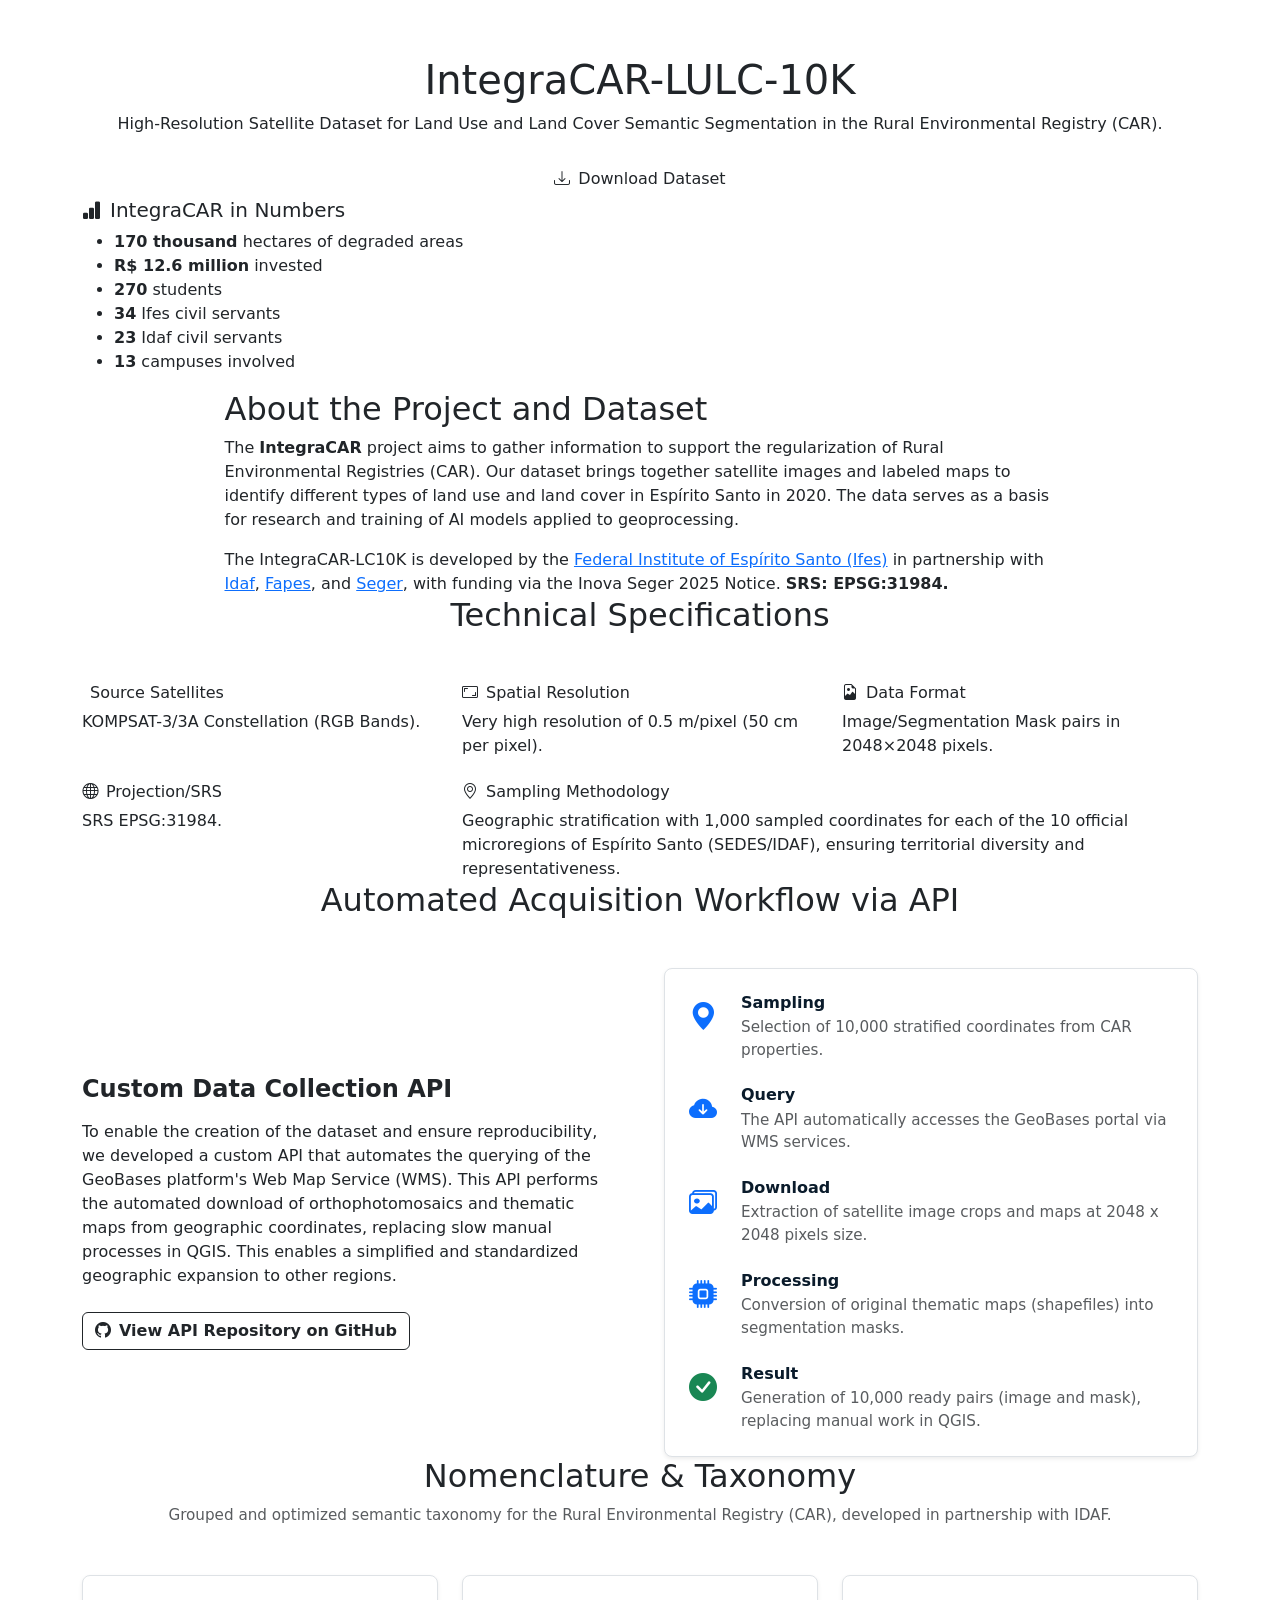
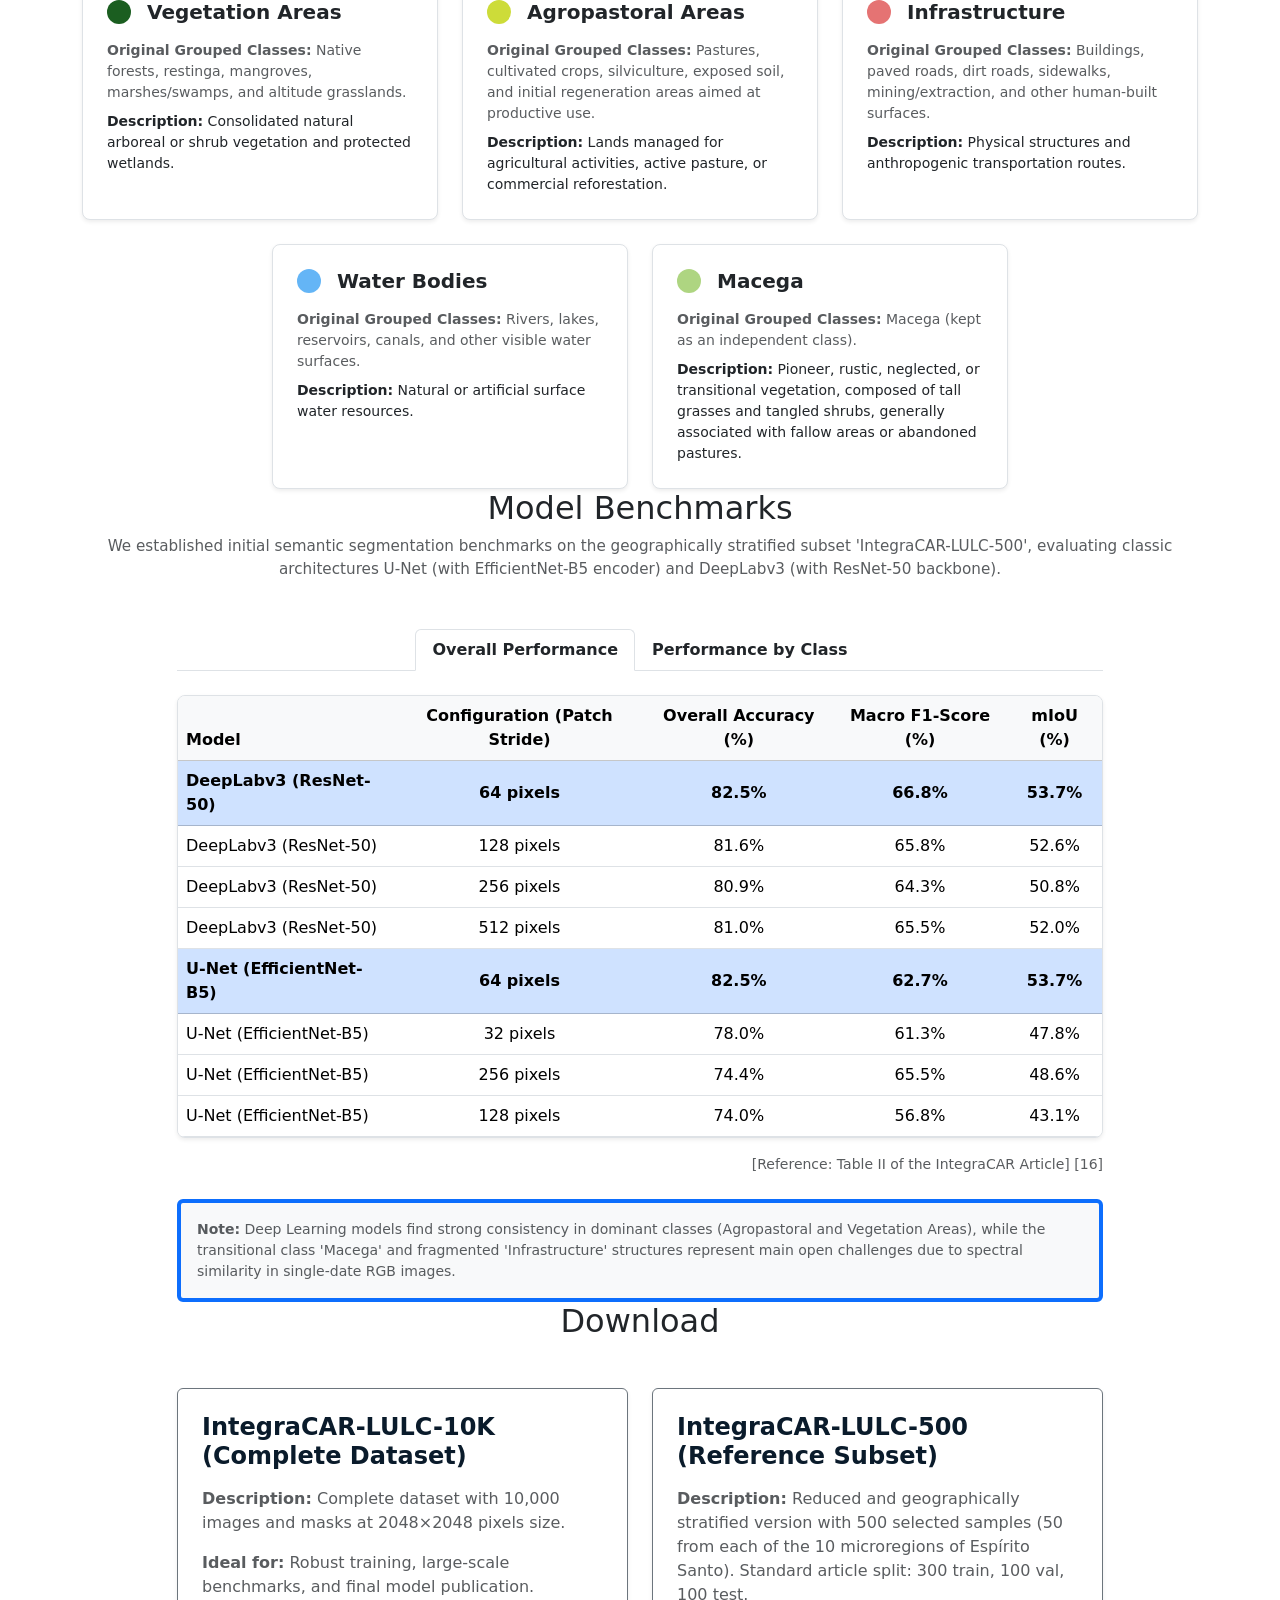
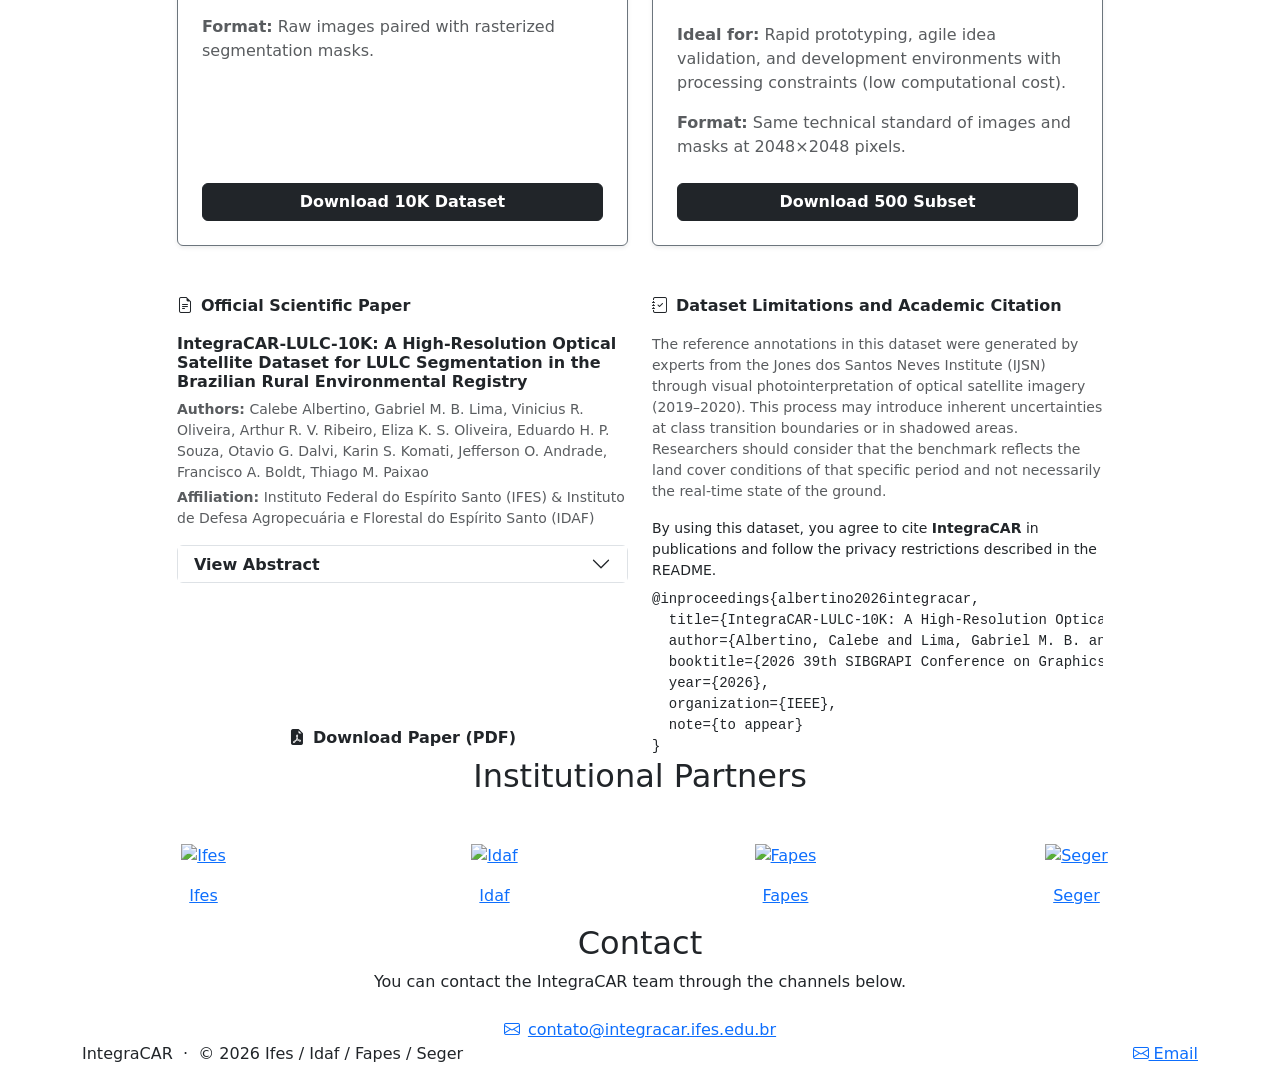
==== index.html @ 345314ec "Atualizando arquivos do projeto" ====
<!doctype html>
<html lang="en">

<head>
    <meta charset="utf-8" />
    <meta name="viewport" content="width=device-width, initial-scale=1, shrink-to-fit=no" />
    <meta name="description"
        content="IntegraCAR-LULC-10K is a high-resolution satellite dataset for land use and land cover semantic segmentation in the Rural Environmental Registry (CAR)." />
    <meta name="author" content="IntegraCAR / Ifes" />
    <meta name="keywords"
        content="dataset, CAR, rural environmental registry, Espírito Santo, remote sensing, geoprocessing, semantic segmentation, IntegraCAR, LULC" />
    <meta name="robots" content="index, follow" />
    <link rel="shortcut icon" href="favicon.ico" type="image/x-icon" />

    <meta property="og:title" content="IntegraCAR-LULC-10K — High-Resolution Satellite Dataset for LULC" />
    <meta property="og:description"
        content="High-resolution satellite dataset for land use and land cover semantic segmentation in the Rural Environmental Registry (CAR)." />
    <meta property="og:url" content="https://integracar.ifes.edu.br" />

    <title>IntegraCAR-LULC-10K — High-Resolution Satellite Dataset</title>

    <!-- Google Fonts: Inter (clean sans-serif like BigEarthNet) -->
    <link rel="preconnect" href="https://fonts.googleapis.com" />
    <link rel="preconnect" href="https://fonts.gstatic.com" crossorigin />
    <link href="https://fonts.googleapis.com/css2?family=Inter:wght@300;400;500;600;700;800&display=swap"
        rel="stylesheet" />

    <!-- Bootstrap 5 -->
    <link href="https://cdn.jsdelivr.net/npm/bootstrap@5.3.2/dist/css/bootstrap.min.css" rel="stylesheet" />

    <!-- Bootstrap Icons -->
    <link rel="stylesheet" href="https://cdn.jsdelivr.net/npm/bootstrap-icons@1.11.3/font/bootstrap-icons.min.css" />

    <link rel="stylesheet" href="style.css" />
</head>

<body>

    <!-- ===================== NAVBAR ===================== -->
    <nav id="mainNav" class="navbar navbar-expand-lg navbar-dark ben-navbar sticky-top">
        <div class="container">
            <a class="navbar-brand ben-brand" href="#home">
                IntegraCAR
            </a>

            <button class="navbar-toggler" type="button" data-bs-toggle="collapse" data-bs-target="#navbarNav"
                aria-controls="navbarNav" aria-expanded="false" aria-label="Toggle navigation">
                <span class="navbar-toggler-icon"></span>
            </button>

            <div class="collapse navbar-collapse" id="navbarNav">
                <ul class="navbar-nav ms-auto align-items-center">
                    <li class="nav-item px-lg-3"><a class="nav-link ben-nav-link" href="#home"
                            data-i18n="nav-home">Home</a></li>
                    <li class="nav-item px-lg-3"><a class="nav-link ben-nav-link" href="#abstract"
                            data-i18n="nav-abstract">Abstract</a></li>
                    <li class="nav-item px-lg-3"><a class="nav-link ben-nav-link" href="#dataset"
                            data-i18n="nav-dataset">Dataset</a></li>
                    <li class="nav-item px-lg-3"><a class="nav-link ben-nav-link" href="#api"
                            data-i18n="nav-api">API</a></li>
                    <li class="nav-item px-lg-3"><a class="nav-link ben-nav-link" href="#nomenclature"
                            data-i18n="nav-nomenclature">Nomenclature</a></li>
                    <li class="nav-item px-lg-3"><a class="nav-link ben-nav-link" href="#benchmarks"
                            data-i18n="nav-benchmarks">Benchmarks</a></li>
                    <li class="nav-item px-lg-3"><a class="nav-link ben-nav-link" href="#download"
                            data-i18n="nav-download">Download</a></li>
                    <li class="nav-item px-lg-3"><a class="nav-link ben-nav-link" href="#contact"
                            data-i18n="nav-contact">Contact</a></li>

                    <!-- Language Switcher -->
                    <li class="nav-item dropdown px-lg-2 mt-2 mt-lg-0">
                        <a class="nav-link ben-nav-link dropdown-toggle" href="#" id="langDropdown" role="button"
                            data-bs-toggle="dropdown" aria-expanded="false">
                            <i class="bi bi-globe me-1"></i> <span id="currentLangLabel">EN</span>
                        </a>
                        <ul class="dropdown-menu dropdown-menu-end" aria-labelledby="langDropdown">
                            <li><a class="dropdown-item" href="#" onclick="changeLang('en'); return false;">English
                                    (EN)</a></li>
                            <li><a class="dropdown-item" href="#" onclick="changeLang('pt'); return false;">Português
                                    (PT)</a></li>
                        </ul>
                    </li>
                </ul>
            </div>
        </div>
    </nav>

    <!-- ===================== HERO ===================== -->
    <header id="home" class="ben-masthead d-flex align-items-center">
        <div class="ben-masthead-overlay"></div>
        <div class="ben-mosaic-grid" aria-hidden="true">
            <!-- mosaic patches rendered via CSS/JS -->
        </div>
        <div class="container position-relative text-center">
            <h1 class="ben-hero-title">IntegraCAR-LULC-10K</h1>
            <p class="ben-hero-subtitle" data-i18n="hero-subtitle">
                High-Resolution Satellite Dataset for Land Use and Land Cover Semantic Segmentation in the Rural
                Environmental Registry (CAR).
            </p>
            <div class="ben-hero-buttons mt-4">
                <a href="#download" class="btn ben-btn-primary" data-i18n="btn-download">
                    <i class="bi bi-download me-2"></i>Download Dataset
                </a>
            </div>
        </div>
    </header>

    <!-- ===================== NUMBERS BOX ===================== -->
    <section class="ben-news-bar" id="numbers">
        <div class="container fade-in-up">
            <div class="ben-news-box">
                <h5 class="ben-news-title" data-i18n="num-title">
                    <i class="bi bi-bar-chart-fill me-2"></i>IntegraCAR in Numbers
                </h5>
                <ul class="ben-news-list">
                    <li data-i18n="num-1"><strong>170 thousand</strong> hectares of degraded areas</li>
                    <li data-i18n="num-2"><strong>R$ 12.6 million</strong> invested</li>
                    <li data-i18n="num-3"><strong>270</strong> students</li>
                    <li data-i18n="num-4"><strong>34</strong> Ifes civil servants</li>
                    <li data-i18n="num-5"><strong>23</strong> Idaf civil servants</li>
                    <li data-i18n="num-6"><strong>13</strong> campuses involved</li>
                </ul>
            </div>
        </div>
    </section>

    <!-- ===================== ABSTRACT ===================== -->
    <section id="abstract" class="ben-section">
        <div class="container fade-in-up">
            <div class="row justify-content-center">
                <div class="col-lg-9 ben-about-block text-justify">
                    <h2 class="ben-section-title" data-i18n="abs-title">About the Project and Dataset</h2>
                    <p class="ben-section-text" data-i18n="abs-p1">
                        The <strong>IntegraCAR</strong> project aims to gather information to support the regularization
                        of Rural Environmental Registries (CAR). Our dataset brings together satellite images and
                        labeled maps to identify different types of land use and land cover in Espírito Santo in 2020.
                        The data serves as a basis for research and training of AI models applied to geoprocessing.
                    </p>
                    <p class="ben-section-text mb-0" data-i18n="abs-p2">
                        The IntegraCAR-LC10K is developed by the <a href="https://ifes.edu.br" target="_blank"
                            rel="noopener">Federal Institute of Espírito Santo (Ifes)</a> in partnership with <a
                            href="https://idaf.es.gov.br" target="_blank" rel="noopener">Idaf</a>, <a
                            href="https://fapes.es.gov.br" target="_blank" rel="noopener">Fapes</a>, and <a
                            href="https://seger.es.gov.br" target="_blank" rel="noopener">Seger</a>, with funding via
                        the Inova Seger 2025 Notice. <strong>SRS: EPSG:31984.</strong>
                    </p>
                </div>
            </div>
        </div>
    </section>

    <!-- ===================== DATASET / TECHNICAL DETAILS ===================== -->
    <section id="dataset" class="ben-section ben-section-alt">
        <div class="container fade-in-up">
            <div class="row justify-content-center">
                <div class="col-lg-12">
                    <h2 class="ben-section-title text-center mb-5" data-i18n="tech-title">Technical Specifications</h2>
                    <div class="row g-4 justify-content-center">
                        <div class="col-md-6 col-lg-4">
                            <div class="ben-detail-card h-100">
                                <h6 class="ben-detail-card-label"><i class="bi bi-satellite me-2"></i><span
                                        data-i18n="tech-sat-lbl">Source Satellites</span></h6>
                                <p class="mb-0" data-i18n="tech-sat-txt">KOMPSAT-3/3A Constellation (RGB Bands).</p>
                            </div>
                        </div>
                        <div class="col-md-6 col-lg-4">
                            <div class="ben-detail-card h-100">
                                <h6 class="ben-detail-card-label"><i class="bi bi-aspect-ratio me-2"></i><span
                                        data-i18n="tech-res-lbl">Spatial Resolution</span></h6>
                                <p class="mb-0" data-i18n="tech-res-txt">Very high resolution of 0.5 m/pixel (50 cm per
                                    pixel).</p>
                            </div>
                        </div>
                        <div class="col-md-6 col-lg-4">
                            <div class="ben-detail-card h-100">
                                <h6 class="ben-detail-card-label"><i class="bi bi-file-earmark-image me-2"></i><span
                                        data-i18n="tech-fmt-lbl">Data Format</span></h6>
                                <p class="mb-0" data-i18n="tech-fmt-txt">Image/Segmentation Mask pairs in 2048×2048
                                    pixels.</p>
                            </div>
                        </div>
                        <div class="col-md-6 col-lg-4">
                            <div class="ben-detail-card h-100">
                                <h6 class="ben-detail-card-label"><i class="bi bi-globe me-2"></i><span
                                        data-i18n="tech-proj-lbl">Projection/SRS</span></h6>
                                <p class="mb-0" data-i18n="tech-proj-txt">SRS EPSG:31984.</p>
                            </div>
                        </div>
                        <div class="col-md-12 col-lg-8">
                            <div class="ben-detail-card h-100">
                                <h6 class="ben-detail-card-label"><i class="bi bi-geo-alt me-2"></i><span
                                        data-i18n="tech-samp-lbl">Sampling Methodology</span></h6>
                                <p class="mb-0" data-i18n="tech-samp-txt">Geographic stratification with 1,000 sampled
                                    coordinates for each of the 10 official microregions of Espírito Santo (SEDES/IDAF),
                                    ensuring territorial diversity and representativeness.</p>
                            </div>
                        </div>
                    </div>
                </div>
            </div>
        </div>
    </section>

    <!-- ===================== API WORKFLOW ===================== -->
    <section id="api" class="ben-section">
        <div class="container fade-in-up">
            <div class="row justify-content-center">
                <div class="col-lg-12">
                    <h2 class="ben-section-title text-center mb-5" data-i18n="api-section-title">Automated Acquisition
                        Workflow via API</h2>
                    <div class="row align-items-center g-5">
                        <div class="col-lg-6">
                            <h3 class="h4 fw-bold mb-3" data-i18n="api-title">Custom Data Collection API</h3>
                            <p class="ben-section-text text-justify" data-i18n="api-desc">
                                To enable the creation of the dataset and ensure reproducibility, we developed a custom
                                API that automates the querying of the GeoBases platform's Web Map Service (WMS). This
                                API performs the automated download of orthophotomosaics and thematic maps from
                                geographic coordinates, replacing slow manual processes in QGIS. This enables a
                                simplified and standardized geographic expansion to other regions.
                            </p>
                            <div class="mt-4">
                                <a href="https://github.com/IntegraCAR" class="btn btn-outline-dark fw-bold"
                                    target="_blank" rel="noopener">
                                    <i class="bi bi-github me-2"></i><span data-i18n="api-btn">View API Repository on
                                        GitHub</span>
                                </a>
                            </div>
                        </div>
                        <div class="col-lg-6">
                            <div class="p-4 rounded-3 shadow-sm border bg-white">
                                <ul class="list-unstyled mb-0">
                                    <li class="d-flex align-items-start mb-4">
                                        <div class="flex-shrink-0 mt-1">
                                            <i class="bi bi-geo-alt-fill text-primary fs-3"></i>
                                        </div>
                                        <div class="ms-4">
                                            <h6 class="fw-bold mb-1" data-i18n="flow-1-title" style="color: #0a1b2b;">
                                                Sampling</h6>
                                            <p class="mb-0 text-muted" data-i18n="flow-1-desc"
                                                style="font-size: 0.95rem;">Selection of 10,000 stratified coordinates
                                                from CAR properties.</p>
                                        </div>
                                    </li>
                                    <li class="d-flex align-items-start mb-4">
                                        <div class="flex-shrink-0 mt-1">
                                            <i class="bi bi-cloud-arrow-down-fill text-primary fs-3"></i>
                                        </div>
                                        <div class="ms-4">
                                            <h6 class="fw-bold mb-1" data-i18n="flow-2-title" style="color: #0a1b2b;">
                                                Query</h6>
                                            <p class="mb-0 text-muted" data-i18n="flow-2-desc"
                                                style="font-size: 0.95rem;">The API automatically accesses the GeoBases
                                                portal via WMS services.</p>
                                        </div>
                                    </li>
                                    <li class="d-flex align-items-start mb-4">
                                        <div class="flex-shrink-0 mt-1">
                                            <i class="bi bi-images text-primary fs-3"></i>
                                        </div>
                                        <div class="ms-4">
                                            <h6 class="fw-bold mb-1" data-i18n="flow-3-title" style="color: #0a1b2b;">
                                                Download</h6>
                                            <p class="mb-0 text-muted" data-i18n="flow-3-desc"
                                                style="font-size: 0.95rem;">Extraction of satellite image crops and maps
                                                at 2048 x 2048 pixels size.</p>
                                        </div>
                                    </li>
                                    <li class="d-flex align-items-start mb-4">
                                        <div class="flex-shrink-0 mt-1">
                                            <i class="bi bi-cpu-fill text-primary fs-3"></i>
                                        </div>
                                        <div class="ms-4">
                                            <h6 class="fw-bold mb-1" data-i18n="flow-4-title" style="color: #0a1b2b;">
                                                Processing</h6>
                                            <p class="mb-0 text-muted" data-i18n="flow-4-desc"
                                                style="font-size: 0.95rem;">Conversion of original thematic maps
                                                (shapefiles) into segmentation masks.</p>
                                        </div>
                                    </li>
                                    <li class="d-flex align-items-start">
                                        <div class="flex-shrink-0 mt-1">
                                            <i class="bi bi-check-circle-fill text-success fs-3"></i>
                                        </div>
                                        <div class="ms-4">
                                            <h6 class="fw-bold mb-1" data-i18n="flow-5-title" style="color: #0a1b2b;">
                                                Result</h6>
                                            <p class="mb-0 text-muted" data-i18n="flow-5-desc"
                                                style="font-size: 0.95rem;">Generation of 10,000 ready pairs (image and
                                                mask), replacing manual work in QGIS.</p>
                                        </div>
                                    </li>
                                </ul>
                            </div>
                        </div>
                    </div>
                </div>
            </div>
        </div>
    </section>

    <!-- ===================== NOMENCLATURE ===================== -->
    <section id="nomenclature" class="ben-section ben-section-alt">
        <div class="container fade-in-up">
            <h2 class="ben-section-title text-center mb-2" data-i18n="nom-title">Nomenclature & Taxonomy</h2>
            <p class="text-center text-muted mb-5" style="font-size:0.95rem;" data-i18n="nom-desc">Grouped and optimized
                semantic taxonomy for the Rural Environmental Registry (CAR), developed in partnership with IDAF.</p>

            <div class="row g-4 justify-content-center" id="nomenclatureGrid">
                <!-- Card 1 -->
                <div class="col-md-6 col-lg-4">
                    <div class="p-4 rounded-3 shadow-sm border bg-white h-100">
                        <div class="d-flex align-items-center mb-3">
                            <span class="rounded-circle d-inline-block me-3"
                                style="width: 24px; height: 24px; background:#1b5e20;"></span>
                            <h5 class="fw-bold mb-0" data-i18n="nom-group1-title">Vegetation Areas</h5>
                        </div>
                        <p class="small text-muted mb-2"><strong data-i18n="nom-lbl-grouped">Original Grouped
                                Classes:</strong> <span data-i18n="nom-group1-classes">Native forests, restinga,
                                mangroves, marshes/swamps, and altitude grasslands.</span></p>
                        <p class="small mb-0"><strong data-i18n="nom-lbl-desc">Description:</strong> <span
                                data-i18n="nom-group1-desc">Consolidated natural arboreal or shrub vegetation and
                                protected wetlands.</span></p>
                    </div>
                </div>
                <!-- Card 2 -->
                <div class="col-md-6 col-lg-4">
                    <div class="p-4 rounded-3 shadow-sm border bg-white h-100">
                        <div class="d-flex align-items-center mb-3">
                            <span class="rounded-circle d-inline-block me-3"
                                style="width: 24px; height: 24px; background:#cddc39;"></span>
                            <h5 class="fw-bold mb-0" data-i18n="nom-group2-title">Agropastoral Areas</h5>
                        </div>
                        <p class="small text-muted mb-2"><strong data-i18n="nom-lbl-grouped">Original Grouped
                                Classes:</strong> <span data-i18n="nom-group2-classes">Pastures, cultivated crops,
                                silviculture, exposed soil, and initial regeneration areas aimed at productive
                                use.</span></p>
                        <p class="small mb-0"><strong data-i18n="nom-lbl-desc">Description:</strong> <span
                                data-i18n="nom-group2-desc">Lands managed for agricultural activities, active pasture,
                                or commercial reforestation.</span></p>
                    </div>
                </div>
                <!-- Card 3 -->
                <div class="col-md-6 col-lg-4">
                    <div class="p-4 rounded-3 shadow-sm border bg-white h-100">
                        <div class="d-flex align-items-center mb-3">
                            <span class="rounded-circle d-inline-block me-3"
                                style="width: 24px; height: 24px; background:#e57373;"></span>
                            <h5 class="fw-bold mb-0" data-i18n="nom-group3-title">Infrastructure</h5>
                        </div>
                        <p class="small text-muted mb-2"><strong data-i18n="nom-lbl-grouped">Original Grouped
                                Classes:</strong> <span data-i18n="nom-group3-classes">Buildings, paved roads, dirt
                                roads, sidewalks, mining/extraction, and other human-built surfaces.</span></p>
                        <p class="small mb-0"><strong data-i18n="nom-lbl-desc">Description:</strong> <span
                                data-i18n="nom-group3-desc">Physical structures and anthropogenic transportation
                                routes.</span></p>
                    </div>
                </div>
                <!-- Card 4 -->
                <div class="col-md-6 col-lg-4">
                    <div class="p-4 rounded-3 shadow-sm border bg-white h-100">
                        <div class="d-flex align-items-center mb-3">
                            <span class="rounded-circle d-inline-block me-3"
                                style="width: 24px; height: 24px; background:#64b5f6;"></span>
                            <h5 class="fw-bold mb-0" data-i18n="nom-group4-title">Water Bodies</h5>
                        </div>
                        <p class="small text-muted mb-2"><strong data-i18n="nom-lbl-grouped">Original Grouped
                                Classes:</strong> <span data-i18n="nom-group4-classes">Rivers, lakes, reservoirs,
                                canals, and other visible water surfaces.</span></p>
                        <p class="small mb-0"><strong data-i18n="nom-lbl-desc">Description:</strong> <span
                                data-i18n="nom-group4-desc">Natural or artificial surface water resources.</span></p>
                    </div>
                </div>
                <!-- Card 5 -->
                <div class="col-md-6 col-lg-4">
                    <div class="p-4 rounded-3 shadow-sm border bg-white h-100">
                        <div class="d-flex align-items-center mb-3">
                            <span class="rounded-circle d-inline-block me-3"
                                style="width: 24px; height: 24px; background:#aed581;"></span>
                            <h5 class="fw-bold mb-0" data-i18n="nom-group5-title">Macega</h5>
                        </div>
                        <p class="small text-muted mb-2"><strong data-i18n="nom-lbl-grouped">Original Grouped
                                Classes:</strong> <span data-i18n="nom-group5-classes">Macega (kept as an independent
                                class).</span></p>
                        <p class="small mb-0"><strong data-i18n="nom-lbl-desc">Description:</strong> <span
                                data-i18n="nom-group5-desc">Pioneer, rustic, neglected, or transitional vegetation,
                                composed of tall grasses and tangled shrubs, generally associated with fallow areas or
                                abandoned pastures.</span></p>
                    </div>
                </div>
            </div><!-- /row -->
        </div>
    </section>

    <!-- ===================== BENCHMARKS ===================== -->
    <section id="benchmarks" class="ben-section">
        <div class="container fade-in-up">
            <h2 class="ben-section-title text-center mb-2" data-i18n="bench-title">Model Benchmarks</h2>
            <p class="text-center text-muted mb-5" style="font-size:0.95rem;" data-i18n="bench-desc">
                We established initial semantic segmentation benchmarks on the geographically stratified subset
                'IntegraCAR-LULC-500', evaluating classic architectures U-Net (with EfficientNet-B5 encoder) and
                DeepLabv3 (with ResNet-50 backbone).
            </p>

            <div class="row justify-content-center">
                <div class="col-lg-10">
                    <ul class="nav nav-tabs mb-4 justify-content-center" id="benchmarkTabs" role="tablist">
                        <li class="nav-item" role="presentation">
                            <button class="nav-link active fw-bold text-dark" id="overall-tab" data-bs-toggle="tab"
                                data-bs-target="#overall" type="button" role="tab" aria-controls="overall"
                                aria-selected="true" data-i18n="bench-tab1">Overall Performance</button>
                        </li>
                        <li class="nav-item" role="presentation">
                            <button class="nav-link fw-bold text-dark" id="class-tab" data-bs-toggle="tab"
                                data-bs-target="#classperf" type="button" role="tab" aria-controls="classperf"
                                aria-selected="false" data-i18n="bench-tab2">Performance by Class</button>
                        </li>
                    </ul>

                    <div class="tab-content" id="benchmarkTabsContent">
                        <!-- Tab 1 -->
                        <div class="tab-pane fade show active" id="overall" role="tabpanel"
                            aria-labelledby="overall-tab">
                            <div class="table-responsive shadow-sm rounded-3 border bg-white mb-3">
                                <table class="table table-hover mb-0 text-center align-middle">
                                    <thead class="table-light">
                                        <tr>
                                            <th class="text-start" data-i18n="bench-th-model">Model</th>
                                            <th data-i18n="bench-th-stride">Configuration (Patch Stride)</th>
                                            <th data-i18n="bench-th-acc">Overall Accuracy (%)</th>
                                            <th data-i18n="bench-th-f1">Macro F1-Score (%)</th>
                                            <th data-i18n="bench-th-iou">mIoU (%)</th>
                                        </tr>
                                    </thead>
                                    <tbody>
                                        <tr class="table-primary fw-bold">
                                            <td class="text-start">DeepLabv3 (ResNet-50)</td>
                                            <td>64 pixels</td>
                                            <td>82.5%</td>
                                            <td>66.8%</td>
                                            <td>53.7%</td>
                                        </tr>
                                        <tr>
                                            <td class="text-start">DeepLabv3 (ResNet-50)</td>
                                            <td>128 pixels</td>
                                            <td>81.6%</td>
                                            <td>65.8%</td>
                                            <td>52.6%</td>
                                        </tr>
                                        <tr>
                                            <td class="text-start">DeepLabv3 (ResNet-50)</td>
                                            <td>256 pixels</td>
                                            <td>80.9%</td>
                                            <td>64.3%</td>
                                            <td>50.8%</td>
                                        </tr>
                                        <tr>
                                            <td class="text-start">DeepLabv3 (ResNet-50)</td>
                                            <td>512 pixels</td>
                                            <td>81.0%</td>
                                            <td>65.5%</td>
                                            <td>52.0%</td>
                                        </tr>
                                        <tr class="table-primary fw-bold">
                                            <td class="text-start">U-Net (EfficientNet-B5)</td>
                                            <td>64 pixels</td>
                                            <td>82.5%</td>
                                            <td>62.7%</td>
                                            <td>53.7%</td>
                                        </tr>
                                        <tr>
                                            <td class="text-start">U-Net (EfficientNet-B5)</td>
                                            <td>32 pixels</td>
                                            <td>78.0%</td>
                                            <td>61.3%</td>
                                            <td>47.8%</td>
                                        </tr>
                                        <tr>
                                            <td class="text-start">U-Net (EfficientNet-B5)</td>
                                            <td>256 pixels</td>
                                            <td>74.4%</td>
                                            <td>65.5%</td>
                                            <td>48.6%</td>
                                        </tr>
                                        <tr>
                                            <td class="text-start">U-Net (EfficientNet-B5)</td>
                                            <td>128 pixels</td>
                                            <td>74.0%</td>
                                            <td>56.8%</td>
                                            <td>43.1%</td>
                                        </tr>
                                    </tbody>
                                </table>
                            </div>
                            <p class="text-end small text-muted">[Reference: Table II of the IntegraCAR Article] [16]
                            </p>
                        </div>

                        <!-- Tab 2 -->
                        <div class="tab-pane fade" id="classperf" role="tabpanel" aria-labelledby="class-tab">
                            <div class="table-responsive shadow-sm rounded-3 border bg-white mb-3">
                                <table class="table table-hover mb-0 text-center align-middle">
                                    <thead class="table-light">
                                        <tr>
                                            <th class="text-start" data-i18n="bench-th-class">Class</th>
                                            <th>IoU (%)</th>
                                            <th data-i18n="bench-th-prec">Precision (%)</th>
                                            <th data-i18n="bench-th-rec">Recall (%)</th>
                                            <th data-i18n="bench-th-f1-col">F1-Score (%)</th>
                                            <th data-i18n="bench-th-freq">Dataset Freq. (%)</th>
                                        </tr>
                                    </thead>
                                    <tbody>
                                        <tr class="fw-bold">
                                            <td class="text-start" data-i18n="nom-group2-title">Agropastoral Areas</td>
                                            <td>80.1%</td>
                                            <td>86.8%</td>
                                            <td>91.2%</td>
                                            <td>88.9%</td>
                                            <td>54.5%</td>
                                        </tr>
                                        <tr class="fw-bold">
                                            <td class="text-start" data-i18n="nom-group1-title">Vegetation Areas</td>
                                            <td>75.4%</td>
                                            <td>83.1%</td>
                                            <td>89.1%</td>
                                            <td>86.0%</td>
                                            <td>27.7%</td>
                                        </tr>
                                        <tr class="fw-bold">
                                            <td class="text-start" data-i18n="nom-group4-title">Water Bodies</td>
                                            <td>50.6%</td>
                                            <td>75.9%</td>
                                            <td>60.3%</td>
                                            <td>67.2%</td>
                                            <td>1.2%</td>
                                        </tr>
                                        <tr class="fw-bold">
                                            <td class="text-start" data-i18n="nom-group3-title">Infrastructure</td>
                                            <td>44.1%</td>
                                            <td>64.6%</td>
                                            <td>58.2%</td>
                                            <td>61.2%</td>
                                            <td>10.6%</td>
                                        </tr>
                                        <tr class="fw-bold">
                                            <td class="text-start" data-i18n="nom-group5-title">Macega</td>
                                            <td>18.2%</td>
                                            <td>48.6%</td>
                                            <td>22.6%</td>
                                            <td>30.8%</td>
                                            <td>6.0%</td>
                                        </tr>
                                    </tbody>
                                </table>
                            </div>
                            <p class="text-end small text-muted">[Reference: Table III of the IntegraCAR Article] [17]
                            </p>
                        </div>
                    </div>

                    <div class="mt-4 p-3 bg-light rounded border border-start border-4 border-primary">
                        <p class="mb-0 small text-muted"><strong data-i18n="bench-note-lbl">Note:</strong> <span
                                data-i18n="bench-note-text">Deep Learning models find strong consistency in dominant
                                classes (Agropastoral and Vegetation Areas), while the transitional class 'Macega' and
                                fragmented 'Infrastructure' structures represent main open challenges due to spectral
                                similarity in single-date RGB images.</span></p>
                    </div>
                </div>
            </div>
        </div>
    </section>

    <!-- ===================== DOWNLOAD ===================== -->
    <section id="download" class="ben-section ben-section-alt">
        <div class="container fade-in-up">
            <div class="row justify-content-center">
                <div class="col-lg-10 text-center">
                    <h2 class="ben-section-title mb-5" data-i18n="dl-title">Download</h2>

                    <div class="row g-4 text-start mb-5">
                        <!-- Option 1: 10K -->
                        <div class="col-md-6">
                            <div class="card h-100 shadow-sm border border-secondary bg-white">
                                <div class="card-body p-4 d-flex flex-column">
                                    <div class="d-flex align-items-center mb-3">
                                        <h4 class="card-title fw-bold mb-0" data-i18n="dl-opt1-title"
                                            style="color:#0a1b2b;">IntegraCAR-LULC-10K (Complete Dataset)</h4>
                                    </div>
                                    <p class="card-text text-muted mb-3"><strong
                                            data-i18n="dl-lbl-desc">Description:</strong> <span
                                            data-i18n="dl-opt1-desc">Complete dataset with 10,000 images and masks at
                                            2048×2048 pixels size.</span></p>
                                    <p class="card-text text-muted mb-3"><strong data-i18n="dl-lbl-ideal">Ideal
                                            for:</strong> <span data-i18n="dl-opt1-ideal">Robust training, large-scale
                                            benchmarks, and final model publication.</span></p>
                                    <p class="card-text text-muted mb-4"><strong data-i18n="dl-lbl-fmt">Format:</strong>
                                        <span data-i18n="dl-opt1-fmt">Raw images paired with rasterized segmentation
                                            masks.</span></p>
                                    <div class="mt-auto">
                                        <a href="#" class="btn btn-dark w-100 fw-bold" data-i18n="dl-opt1-btn">Download
                                            10K Dataset</a>
                                    </div>
                                </div>
                            </div>
                        </div>

                        <!-- Option 2: 500 -->
                        <div class="col-md-6">
                            <div class="card h-100 shadow-sm border border-secondary bg-white">
                                <div class="card-body p-4 d-flex flex-column">
                                    <div class="d-flex align-items-center mb-3">
                                        <h4 class="card-title fw-bold mb-0" data-i18n="dl-opt2-title"
                                            style="color:#0a1b2b;">IntegraCAR-LULC-500 (Reference Subset)</h4>
                                    </div>
                                    <p class="card-text text-muted mb-3"><strong
                                            data-i18n="dl-lbl-desc">Description:</strong> <span
                                            data-i18n="dl-opt2-desc">Reduced and geographically stratified version with
                                            500 selected samples (50 from each of the 10 microregions of Espírito
                                            Santo). Standard article split: 300 train, 100 val, 100 test.</span></p>
                                    <p class="card-text text-muted mb-3"><strong data-i18n="dl-lbl-ideal">Ideal
                                            for:</strong> <span data-i18n="dl-opt2-ideal">Rapid prototyping, agile idea
                                            validation, and development environments with processing constraints (low
                                            computational cost).</span></p>
                                    <p class="card-text text-muted mb-4"><strong data-i18n="dl-lbl-fmt">Format:</strong>
                                        <span data-i18n="dl-opt2-fmt">Same technical standard of images and masks at
                                            2048×2048 pixels.</span></p>
                                    <div class="mt-auto">
                                        <a href="#" class="btn btn-dark w-100 fw-bold" data-i18n="dl-opt2-btn">Download
                                            500 Subset</a>
                                    </div>
                                </div>
                            </div>
                        </div>
                    </div>

                    <!-- Citation / Terms box -->
                    <div class="ben-citation-box text-start mt-5">
                        <div class="row g-4">
                            <!-- Left Column: Paper Info -->
                            <div class="col-lg-6 d-flex flex-column">
                                <p class="ben-citation-label mb-3" data-i18n="paper-title-label">
                                    <i class="bi bi-file-earmark-text me-2"></i><strong>Official Scientific Paper</strong>
                                </p>
                                <h6 class="fw-bold text-dark mb-2" data-i18n="paper-title" style="color: #0a1b2b;">IntegraCAR-LULC-10K: A High-Resolution Optical Satellite Dataset for LULC Segmentation in the Brazilian Rural Environmental Registry</h6>
                                <p class="small text-muted mb-1"><strong data-i18n="paper-authors-label">Authors:</strong> <span data-i18n="paper-authors">Calebe Albertino, Gabriel M. B. Lima, Vinicius R. Oliveira, Arthur R. V. Ribeiro, Eliza K. S. Oliveira, Eduardo H. P. Souza, Otavio G. Dalvi, Karin S. Komati, Jefferson O. Andrade, Francisco A. Boldt, Thiago M. Paixao</span></p>
                                <p class="small text-muted mb-3"><strong data-i18n="paper-aff-label">Affiliation:</strong> <span data-i18n="paper-aff">Instituto Federal do Espírito Santo (IFES) & Instituto de Defesa Agropecuária e Florestal do Espírito Santo (IDAF)</span></p>
                                
                                <div class="accordion accordion-flush mb-4 border rounded" id="abstractAccordion">
                                    <div class="accordion-item">
                                        <h2 class="accordion-header" id="headingAbstract">
                                            <button class="accordion-button collapsed py-2 px-3 small fw-bold" type="button" data-bs-toggle="collapse" data-bs-target="#collapseAbstract" aria-expanded="false" aria-controls="collapseAbstract" data-i18n="paper-abs-btn">
                                                View Abstract
                                            </button>
                                        </h2>
                                        <div id="collapseAbstract" class="accordion-collapse collapse" aria-labelledby="headingAbstract" data-bs-parent="#abstractAccordion">
                                            <div class="accordion-body small text-muted text-justify p-3" data-i18n="paper-abs-text">
                                                Land-use and land-cover (LULC) mapping in the context of the Brazilian Rural Environmental Registry (CAR) is essential for environmental governance, yet lacks publicly available machine learning benchmarks tailored to this domain. This paper introduces IntegraCAR-LULC-10K, a high-resolution remote sensing dataset for semantic segmentation of CAR-related areas in Espírito Santo, Brazil, built from KOMPSAT-3/3A orthophotomosaic imagery and thematic annotations from GeoBases (2019–2020)...
                                            </div>
                                        </div>
                                    </div>
                                </div>

                                <div class="mt-auto">
                                    <a href="paper.pdf" target="_blank" class="btn ben-btn-primary w-100 fw-bold" data-i18n="paper-download-btn">
                                        <i class="bi bi-file-earmark-pdf-fill me-2"></i>Download Paper (PDF)
                                    </a>
                                </div>
                            </div>

                            <!-- Right Column: Citation & Limitations -->
                            <div class="col-lg-6 d-flex flex-column">
                                <p class="ben-citation-label mb-3" data-i18n="cit-title">
                                    <i class="bi bi-journal-check me-2"></i><strong>Dataset Limitations and Academic
                                        Citation</strong>
                                </p>
                                <p class="mb-3 small text-muted" data-i18n="cit-limits">The reference annotations in this
                                    dataset were generated by experts from the Jones dos Santos Neves Institute (IJSN) through
                                    visual photointerpretation of optical satellite imagery (2019–2020). This process may
                                    introduce inherent uncertainties at class transition boundaries or in shadowed areas.
                                    Researchers should consider that the benchmark reflects the land cover conditions of that
                                    specific period and not necessarily the real-time state of the ground.</p>
                                <p class="mb-2 small" data-i18n="cit-desc">By using this dataset, you agree to cite
                                    <strong>IntegraCAR</strong> in publications and follow the privacy restrictions described in
                                    the README.</p>
                                <pre class="ben-citation-pre mb-0 mt-auto">@inproceedings{albertino2026integracar,
  title={IntegraCAR-LULC-10K: A High-Resolution Optical Satellite Dataset for LULC Segmentation in the Brazilian Rural Environmental Registry},
  author={Albertino, Calebe and Lima, Gabriel M. B. and Oliveira, Vinicius R. and Ribeiro, Arthur R. V. and Oliveira, Eliza K. S. and Souza, Eduardo H. P. and Dalvi, Otavio G. and Komati, Karin S. and Andrade, Jefferson O. and Boldt, Francisco A. and Paixao, Thiago M.},
  booktitle={2026 39th SIBGRAPI Conference on Graphics, Patterns and Images (SIBGRAPI)},
  year={2026},
  organization={IEEE},
  note={to appear}
}</pre>
                            </div>
                        </div>
                    </div>

                </div>
            </div>
        </div>
    </section>

    <!-- ===================== ACKNOWLEDGEMENTS / PARTNERS ===================== -->
    <section id="acknowledgements" class="ben-section ben-section-alt">
        <div class="container fade-in-up">
            <h2 class="ben-section-title text-center mb-5" data-i18n="partner-title">Institutional Partners</h2>
            <div class="row align-items-center justify-content-center g-5">

                <div class="col-6 col-md-3 text-center">
                    <a href="https://ifes.edu.br" target="_blank" rel="noopener" class="ben-partner-link">
                        <img src="imagensSobre/ifes.png" alt="Ifes" class="ben-partner-logo" />
                        <p class="ben-partner-name mt-3">Ifes</p>
                    </a>
                </div>

                <div class="col-6 col-md-3 text-center">
                    <a href="https://idaf.es.gov.br" target="_blank" rel="noopener" class="ben-partner-link">
                        <img src="imagensSobre/idaf.png" alt="Idaf" class="ben-partner-logo" />
                        <p class="ben-partner-name mt-3">Idaf</p>
                    </a>
                </div>

                <div class="col-6 col-md-3 text-center">
                    <a href="https://fapes.es.gov.br" target="_blank" rel="noopener" class="ben-partner-link">
                        <img src="imagensSobre/fapes.jpg" alt="Fapes" class="ben-partner-logo" />
                        <p class="ben-partner-name mt-3">Fapes</p>
                    </a>
                </div>

                <div class="col-6 col-md-3 text-center">
                    <a href="https://seger.es.gov.br" target="_blank" rel="noopener" class="ben-partner-link">
                        <img src="imagensSobre/seger.png" alt="Seger" class="ben-partner-logo" />
                        <p class="ben-partner-name mt-3">Seger</p>
                    </a>
                </div>

            </div>
        </div>
    </section>

    <!-- ===================== CONTACT ===================== -->
    <section id="contact" class="ben-section">
        <div class="container fade-in-up">
            <div class="row justify-content-center">
                <div class="col-lg-7 text-center">
                    <h2 class="ben-section-title" data-i18n="contact-title">Contact</h2>
                    <p class="ben-section-text" data-i18n="contact-desc">
                        You can contact the IntegraCAR team through the channels below.
                    </p>
                    <div class="ben-contact-links mt-4">
                        <a href="mailto:contato@integracar.ifes.edu.br" class="ben-contact-btn">
                            <i class="bi bi-envelope me-2"></i>contato@integracar.ifes.edu.br
                        </a>
                    </div>
                </div>
            </div>
        </div>
    </section>

    <!-- ===================== FOOTER ===================== -->
    <footer id="footer" class="ben-footer">
        <div class="container">
            <div class="row align-items-center">
                <div class="col-md-6 text-center text-md-start mb-3 mb-md-0">
                    <span class="ben-footer-brand">IntegraCAR</span>
                    <span class="ben-footer-copy">&nbsp;·&nbsp; © <span id="year"></span> Ifes / Idaf / Fapes /
                        Seger</span>
                </div>
                <div class="col-md-6 text-center text-md-end">
                    <a href="mailto:contato@integracar.ifes.edu.br" class="ben-footer-link" data-i18n="footer-email">
                        <i class="bi bi-envelope"></i> Email
                    </a>
                </div>
            </div>
        </div>
    </footer>

    <!-- Scripts -->
    <script src="https://cdn.jsdelivr.net/npm/bootstrap@5.3.2/dist/js/bootstrap.bundle.min.js"></script>
    <script>
        // Year
        document.getElementById('year').textContent = new Date().getFullYear();

        // Navbar scroll behavior
        const nav = document.getElementById('mainNav');
        window.addEventListener('scroll', () => {
            if (window.scrollY > 60) {
                nav.classList.add('scrolled');
            } else {
                nav.classList.remove('scrolled');
            }
        });

        // Active nav link highlight
        const sections = document.querySelectorAll('section[id], header[id]');
        const navLinks = document.querySelectorAll('.ben-nav-link:not(.dropdown-toggle)');
        const observer = new IntersectionObserver((entries) => {
            entries.forEach(entry => {
                if (entry.isIntersecting) {
                    navLinks.forEach(l => l.classList.remove('active'));
                    const active = document.querySelector(`.ben-nav-link[href="#${entry.target.id}"]`);
                    if (active) active.classList.add('active');
                }
            });
        }, { rootMargin: '-50% 0px -50% 0px' });
        sections.forEach(s => observer.observe(s));

        // Fade in animation on scroll
        const fadeElements = document.querySelectorAll('.fade-in-up');
        const fadeObserver = new IntersectionObserver((entries) => {
            entries.forEach(entry => {
                if (entry.isIntersecting) {
                    entry.target.classList.add('visible');
                    fadeObserver.unobserve(entry.target);
                }
            });
        }, { threshold: 0.15 });
        fadeElements.forEach(el => fadeObserver.observe(el));

        // Mosaic background patches
        (function buildMosaic() {
            const grid = document.querySelector('.ben-mosaic-grid');
            if (!grid) return;
            const colors = [
                '#0a1b2b', '#102d45', '#163f61', '#0d2438',
                '#1a4b73', '#133552', '#0c1f30', '#153a59',
                '#0f1c29', '#6e304b', '#914264', '#b5557e',
                '#172d42', '#214261', '#142738', '#471e30'
            ];
            const count = 120;
            for (let i = 0; i < count; i++) {
                const patch = document.createElement('div');
                patch.className = 'mosaic-patch';
                patch.style.backgroundColor = colors[Math.floor(Math.random() * colors.length)];
                patch.style.opacity = (0.35 + Math.random() * 0.45).toFixed(2);
                grid.appendChild(patch);
            }
        })();

        // i18n Dictionary
        const i18n = {
            "nav-home": { en: "Home", pt: "Home" },
            "nav-abstract": { en: "Abstract", pt: "Abstract" },
            "nav-dataset": { en: "Dataset", pt: "Dataset" },
            "nav-api": { en: "API", pt: "API" },
            "nav-nomenclature": { en: "Nomenclature", pt: "Nomenclature" },
            "nav-download": { en: "Download", pt: "Download" },
            "nav-contact": { en: "Contact", pt: "Contact" },
            "hero-subtitle": {
                en: "High-Resolution Satellite Dataset for Land Use and Land Cover Semantic Segmentation in the Rural Environmental Registry (CAR).",
                pt: "Dataset de Satélite de Alta Resolução para Segmentação de Uso e Cobertura da Terra no Cadastro Ambiental Rural (CAR)."
            },
            "btn-download": {
                en: "<i class=\"bi bi-download me-2\"></i>Download Dataset",
                pt: "<i class=\"bi bi-download me-2\"></i>Download Dataset"
            },
            "num-title": {
                en: "<i class=\"bi bi-bar-chart-fill me-2\"></i>IntegraCAR in Numbers",
                pt: "<i class=\"bi bi-bar-chart-fill me-2\"></i>IntegraCAR em Números"
            },
            "num-1": { en: "<strong>170 thousand</strong> hectares of degraded areas", pt: "<strong>170 mil</strong> hectares de áreas degradadas" },
            "num-2": { en: "<strong>R$ 12.6 million</strong> invested", pt: "<strong>R$ 12,6 milhões</strong> investidos" },
            "num-3": { en: "<strong>270</strong> students", pt: "<strong>270</strong> alunos" },
            "num-4": { en: "<strong>34</strong> Ifes civil servants", pt: "<strong>34</strong> servidores do Ifes" },
            "num-5": { en: "<strong>23</strong> Idaf civil servants", pt: "<strong>23</strong> servidores do Idaf" },
            "num-6": { en: "<strong>13</strong> campuses involved", pt: "<strong>13</strong> campi envolvidos" },
            "abs-title": { en: "About the Project and Dataset", pt: "Sobre o Projeto e o Dataset" },
            "abs-p1": {
                en: "The <strong>IntegraCAR-LULC-10K</strong> dataset introduces a comprehensive collection of high-resolution satellite imagery paired with precise semantic segmentation masks, meticulously designed to advance state-of-the-art Deep Learning models for Land Use and Land Cover (LULC) classification. Aimed at solving complex geoprocessing challenges within the Rural Environmental Registry (CAR), this benchmark dataset enables accurate territorial monitoring and environmental compliance in the State of Espírito Santo.",
                pt: "O dataset <strong>IntegraCAR-LULC-10K</strong> apresenta uma coleção abrangente de imagens de satélite de altíssima resolução pareadas com máscaras de segmentação semântica precisas, meticulosamente projetadas para o avanço de modelos de Deep Learning no estado da arte para classificação de Uso e Cobertura da Terra (LULC). Focado em resolver desafios complexos de geoprocessamento no Cadastro Ambiental Rural (CAR), este dataset de referência viabiliza o monitoramento territorial preciso e a conformidade ambiental no Estado do Espírito Santo."
            },
            "abs-p2": {
                en: "Developed as a collaborative scientific effort by the <a href=\"https://ifes.edu.br\" target=\"_blank\" rel=\"noopener\">Federal Institute of Espírito Santo (Ifes)</a>, in partnership with <a href=\"https://idaf.es.gov.br\" target=\"_blank\" rel=\"noopener\">Idaf</a>, <a href=\"https://fapes.es.gov.br\" target=\"_blank\" rel=\"noopener\">Fapes</a>, and <a href=\"https://seger.es.gov.br\" target=\"_blank\" rel=\"noopener\">Seger</a>. Funded by the Inova Seger 2025 program, the project establishes a robust data infrastructure for the systematic automation of environmental auditing routines.",
                pt: "Desenvolvido como um esforço científico colaborativo pelo <a href=\"https://ifes.edu.br\" target=\"_blank\" rel=\"noopener\">Instituto Federal do Espírito Santo (Ifes)</a>, em parceria com o <a href=\"https://idaf.es.gov.br\" target=\"_blank\" rel=\"noopener\">Idaf</a>, <a href=\"https://fapes.es.gov.br\" target=\"_blank\" rel=\"noopener\">Fapes</a> e <a href=\"https://seger.es.gov.br\" target=\"_blank\" rel=\"noopener\">Seger</a>. Financiado pelo edital Inova Seger 2025, o projeto estabelece uma infraestrutura de dados robusta para a automação sistemática das rotinas de auditoria ambiental."
            },
            "tech-title": { en: "Technical Specifications", pt: "Especificações Técnicas" },
            "tech-sat-lbl": { en: "Source Satellites", pt: "Satélites de Origem" },
            "tech-sat-txt": { en: "KOMPSAT-3/3A Constellation (RGB Bands).", pt: "Constelação KOMPSAT-3/3A (Bandas RGB)." },
            "tech-res-lbl": { en: "Spatial Resolution", pt: "Resolução Espacial" },
            "tech-res-txt": { en: "Very high resolution of 0.5 m/pixel (50 cm per pixel).", pt: "Altíssima resolução de 0,5 m/pixel (50 cm por pixel)." },
            "tech-fmt-lbl": { en: "Data Format", pt: "Formato dos Dados" },
            "tech-fmt-txt": { en: "Image/Segmentation Mask pairs in 2048×2048 pixels.", pt: "Pares de Imagem/Máscara de Segmentação em 2048×2048 pixels." },
            "tech-proj-lbl": { en: "Projection/SRS", pt: "Projeção/SGR" },
            "tech-proj-txt": { en: "SRS EPSG:31984.", pt: "SRS EPSG:31984." },
            "tech-samp-lbl": { en: "Sampling Methodology", pt: "Metodologia de Amostragem" },
            "tech-samp-txt": {
                en: "Geographic stratification with 1,000 sampled coordinates for each of the 10 official microregions of Espírito Santo (SEDES/IDAF), ensuring territorial diversity and representativeness.",
                pt: "Estratificação geográfica com 1.000 coordenadas amostradas para cada uma das 10 microrregiões oficiais do Espírito Santo (SEDES/IDAF), garantindo diversidade e representatividade territorial."
            },
            "api-section-title": { en: "Automated Acquisition Workflow via API", pt: "Workflow Automatizado de Aquisição via API" },
            "api-title": { en: "Custom Data Collection API", pt: "API Customizada de Coleta de Dados" },
            "api-desc": {
                en: "To enable the creation of the dataset and ensure reproducibility, we developed a custom API that automates the querying of the GeoBases platform's Web Map Service (WMS). This API performs the automated download of orthophotomosaics and thematic maps from geographic coordinates, replacing slow manual processes in QGIS. This enables a simplified and standardized geographic expansion to other regions.",
                pt: "Para viabilizar a criação do dataset e garantir a reprodutibilidade, desenvolvemos uma API customizada que automatiza a consulta ao Web Map Service (WMS) da plataforma GeoBases. Esta API realiza o download automatizado de ortofotomosaicais e mapas temáticos a partir de coordenadas geográficas, substituindo processos manuais lentos no QGIS. Isso possibilita uma expansão geográfica simplificada e padronizada para outras regiões."
            },
            "api-btn": { en: "View API Repository on GitHub", pt: "Ver Repositório da API no GitHub" },
            "flow-1-title": { en: "Sampling", pt: "Amostragem" },
            "flow-1-desc": { en: "Selection of 10,000 stratified coordinates from CAR properties.", pt: "Seleção de 10.000 coordenadas estratificadas de propriedades do CAR." },
            "flow-2-title": { en: "Query", pt: "Consulta" },
            "flow-2-desc": { en: "The API automatically accesses the GeoBases portal via WMS services.", pt: "A API acessa automaticamente o portal GeoBases via serviços WMS." },
            "flow-3-title": { en: "Download", pt: "Download" },
            "flow-3-desc": { en: "Extraction of satellite image crops and maps at 2048 x 2048 pixels size.", pt: "Extração de recortes de imagens de satélite e mapas no tamanho de 2048 x 2048 pixels." },
            "flow-4-title": { en: "Processing", pt: "Processamento" },
            "flow-4-desc": { en: "Conversion of original thematic maps (shapefiles) into segmentation masks.", pt: "Conversão dos mapas temáticos originais (shapefiles) em máscaras de segmentação." },
            "flow-5-title": { en: "Result", pt: "Resultado" },
            "flow-5-desc": { en: "Generation of 10,000 ready pairs (image and mask), replacing manual work in QGIS.", pt: "Geração de 10.000 pares prontos (imagem e máscara), substituindo o trabalho manual no QGIS." },
            "nom-title": { en: "Nomenclature & Taxonomy", pt: "Nomenclatura e Taxonomia" },
            "nom-desc": { en: "Grouped and optimized semantic taxonomy for the Rural Environmental Registry (CAR), developed in partnership with IDAF.", pt: "Taxonomia agrupada e otimizada para o Cadastro Ambiental Rural (CAR), desenvolvida em parceria com técnicos do IDAF." },
            "nom-lbl-grouped": { en: "Original Grouped Classes:", pt: "Classes Originais Agrupadas:" },
            "nom-lbl-desc": { en: "Description:", pt: "Descrição:" },
            "nom-group1-title": { en: "Vegetation Areas", pt: "Áreas de Vegetação" },
            "nom-group1-classes": { en: "Native forests, restinga, mangroves, marshes/swamps, and altitude grasslands.", pt: "Florestas nativas, restinga, mangues, brejos/banhados e campos de altitude." },
            "nom-group1-desc": { en: "Consolidated natural arboreal or shrub vegetation and protected wetlands.", pt: "Cobertura vegetal natural arbórea ou arbustiva consolidada e áreas úmidas protegidas." },
            "nom-group2-title": { en: "Agropastoral Areas", pt: "Áreas Agropecuárias" },
            "nom-group2-classes": { en: "Pastures, cultivated crops, silviculture, exposed soil, and initial regeneration areas aimed at productive use.", pt: "Pastagens, lavouras cultivadas (café, banana, mamão, cana-de-açúcar, coco, etc.), silvicultura (eucalipto, pinus), solo exposto e áreas em regeneração inicial voltadas ao uso produtivo." },
            "nom-group2-desc": { en: "Lands managed for agricultural activities, active pasture, or commercial reforestation.", pt: "Terras manejadas para atividades agrícolas, pastagem ativa ou reflorestamento comercial." },
            "nom-group3-title": { en: "Infrastructure", pt: "Infraestrutura" },
            "nom-group3-classes": { en: "Buildings, paved roads, dirt roads, sidewalks, mining/extraction, and other human-built surfaces.", pt: "Edificações, estradas pavimentadas, estradas de terra, calçadas, mineração/extração mineral e outras superfícies construídas pelo homem." },
            "nom-group3-desc": { en: "Physical structures and anthropogenic transportation routes.", pt: "Estruturas físicas e vias de transporte antrópicas." },
            "nom-group4-title": { en: "Water Bodies", pt: "Corpos d'Água" },
            "nom-group4-classes": { en: "Rivers, lakes, reservoirs, canals, and other visible water surfaces.", pt: "Rios, lagoas, reservatórios, canais e outras superfícies hídricas visíveis." },
            "nom-group4-desc": { en: "Natural or artificial surface water resources.", pt: "Recursos hídricos superficiais naturais ou artificiais." },
            "nom-group5-title": { en: "Macega", pt: "Macega" },
            "nom-group5-classes": { en: "Macega (kept as an independent class).", pt: "Macega (mantida como classe independente)." },
            "nom-group5-desc": { en: "Pioneer, rustic, neglected, or transitional vegetation, composed of tall grasses and tangled shrubs, generally associated with fallow areas or abandoned pastures.", pt: "Vegetação pioneira, rústica, descuidada ou em transição, composta por capins altos e arbustos emaranhados, geralmente associada a áreas de pousio ou pastos abandonados." },
            "nav-benchmarks": { en: "Benchmarks", pt: "Benchmarks" },
            "bench-title": { en: "Model Benchmarks", pt: "Resultados de Referência (Model Benchmarks)" },
            "bench-desc": { en: "We established initial semantic segmentation benchmarks on the geographically stratified subset 'IntegraCAR-LULC-500', evaluating classic architectures U-Net (with EfficientNet-B5 encoder) and DeepLabv3 (with ResNet-50 backbone).", pt: "Estabelecemos benchmarks iniciais de segmentação semântica no subset geograficamente estratificado 'IntegraCAR-LULC-500', avaliando as arquiteturas clássicas U-Net (com encoder EfficientNet-B5) e DeepLabv3 (com backbone ResNet-50)." },
            "bench-tab1": { en: "Overall Performance", pt: "Desempenho Geral do Modelo" },
            "bench-tab2": { en: "Performance by Class", pt: "Desempenho por Classe" },
            "bench-th-model": { en: "Model", pt: "Modelo" },
            "bench-th-stride": { en: "Configuration (Patch Stride)", pt: "Configuração (Passo do Patch)" },
            "bench-th-acc": { en: "Overall Accuracy (%)", pt: "Acurácia Geral (%)" },
            "bench-th-f1": { en: "Macro F1-Score (%)", pt: "F1-Score Macro (%)" },
            "bench-th-iou": { en: "mIoU (%)", pt: "mIoU (%)" },
            "bench-th-class": { en: "Class", pt: "Classe" },
            "bench-th-prec": { en: "Precision (%)", pt: "Precisão (%)" },
            "bench-th-rec": { en: "Recall (%)", pt: "Recall (%)" },
            "bench-th-f1-col": { en: "F1-Score (%)", pt: "F1-Score (%)" },
            "bench-th-freq": { en: "Dataset Freq. (%)", pt: "Frequência no Dataset (%)" },
            "bench-note-lbl": { en: "Note:", pt: "Nota:" },
            "bench-note-text": { en: "Deep Learning models find strong consistency in dominant classes (Agropastoral and Vegetation Areas), while the transitional class 'Macega' and fragmented 'Infrastructure' structures represent main open challenges due to spectral similarity in single-date RGB images.", pt: "Modelos de Deep Learning encontram forte consistência nas classes dominantes (Áreas Agropecuárias e de Vegetação), enquanto a classe transitória 'Macega' e estruturas fragmentadas de 'Infraestrutura' representam os principais desafios em aberto devido à similaridade espectral em imagens RGB de data única." },
            "dl-title": { en: "Download", pt: "Download" },
            "dl-lbl-desc": { en: "Description:", pt: "Descrição:" },
            "dl-lbl-ideal": { en: "Ideal for:", pt: "Ideal para:" },
            "dl-lbl-fmt": { en: "Format:", pt: "Formato:" },
            "dl-opt1-title": { en: "IntegraCAR-LULC-10K (Complete Dataset)", pt: "IntegraCAR-LULC-10K (Dataset Completo)" },
            "dl-opt1-desc": { en: "Complete dataset with 10,000 images and masks at 2048×2048 pixels size.", pt: "Conjunto de dados completo com 10.000 imagens e máscaras no tamanho 2048×2048 pixels." },
            "dl-opt1-ideal": { en: "Robust training, large-scale benchmarks, and final model publication.", pt: "Treinamentos robustos, benchmarks de larga escala e publicação de modelos finais." },
            "dl-opt1-fmt": { en: "Raw images paired with rasterized segmentation masks.", pt: "Imagens brutas emparelhadas com máscaras de segmentação rasterizadas." },
            "dl-opt1-btn": { en: "Download 10K Dataset", pt: "Download Dataset 10K" },
            "dl-opt2-title": { en: "IntegraCAR-LULC-500 (Reference Subset)", pt: "IntegraCAR-LULC-500 (Subset de Referência)" },
            "dl-opt2-desc": { en: "Reduced and geographically stratified version with 500 selected samples (50 from each of the 10 microregions of Espírito Santo). Standard article split: 300 train, 100 val, 100 test.", pt: "Versão reduzida e geograficamente estratificada com 500 amostras selecionadas (50 de cada uma das 10 microrregiões do Espírito Santo). Divisão padrão do artigo: 300 imagens para treino, 100 para validação e 100 para teste." },
            "dl-opt2-ideal": { en: "Rapid prototyping, agile idea validation, and development environments with processing constraints (low computational cost).", pt: "Prototipagem rápida, validação ágil de ideias e ambientes de desenvolvimento com restrição de processamento (baixo custo computacional)." },
            "dl-opt2-fmt": { en: "Same technical standard of images and masks at 2048×2048 pixels.", pt: "Mesmo padrão técnico de imagens e máscaras em 2048×2048 pixels." },
            "dl-opt2-btn": { en: "Download 500 Subset", pt: "Download Subset 500" },
            "cit-title": { en: "<i class=\"bi bi-journal-check me-2\"></i><strong>Dataset Limitations and Academic Citation</strong>", pt: "<i class=\"bi bi-journal-check me-2\"></i><strong>Limitações do Dataset e Citação Acadêmica</strong>" },
            "cit-limits": { en: "The reference annotations in this dataset were generated by experts from the Jones dos Santos Neves Institute (IJSN) through visual photointerpretation of optical satellite imagery (2019–2020). This process may introduce inherent uncertainties at class transition boundaries or in shadowed areas. Researchers should consider that the benchmark reflects the land cover conditions of that specific period and not necessarily the real-time state of the ground.", pt: "As marcações de referência deste dataset foram geradas por especialistas do Instituto Jones dos Santos Neves (IJSN) por meio de fotointerpretação visual de imagens ópticas de satélite (2019–2020), o que pode apresentar incertezas inerentes nas bordas de transição de classes ou em áreas sombreadas. Pesquisadores devem considerar que o benchmark reflete as condições de cobertura desse período específico e não necessariamente o estado atual do solo em tempo real." },
            "cit-desc": {
                en: "By using this dataset, you agree to cite <strong>IntegraCAR</strong> in publications and follow the privacy restrictions described in the README.",
                pt: "Ao utilizar este dataset, você concorda em citar o <strong>IntegraCAR</strong> em publicações e seguir as restrições de privacidade descritas no README."
            },
            "paper-title-label": { en: "<i class=\"bi bi-file-earmark-text me-2\"></i><strong>Official Scientific Paper</strong>", pt: "<i class=\"bi bi-file-earmark-text me-2\"></i><strong>Artigo Científico Oficial</strong>" },
            "paper-title": { en: "IntegraCAR-LULC-10K: A High-Resolution Optical Satellite Dataset for LULC Segmentation in the Brazilian Rural Environmental Registry", pt: "IntegraCAR-LULC-10K: A High-Resolution Optical Satellite Dataset for LULC Segmentation in the Brazilian Rural Environmental Registry" },
            "paper-authors-label": { en: "Authors:", pt: "Autores:" },
            "paper-authors": { en: "Calebe Albertino, Gabriel M. B. Lima, Vinicius R. Oliveira, Arthur R. V. Ribeiro, Eliza K. S. Oliveira, Eduardo H. P. Souza, Otavio G. Dalvi, Karin S. Komati, Jefferson O. Andrade, Francisco A. Boldt, Thiago M. Paixao", pt: "Calebe Albertino, Gabriel M. B. Lima, Vinicius R. Oliveira, Arthur R. V. Ribeiro, Eliza K. S. Oliveira, Eduardo H. P. Souza, Otavio G. Dalvi, Karin S. Komati, Jefferson O. Andrade, Francisco A. Boldt, Thiago M. Paixao" },
            "paper-aff-label": { en: "Affiliation:", pt: "Afiliação:" },
            "paper-aff": { en: "Instituto Federal do Espírito Santo (IFES) & Instituto de Defesa Agropecuária e Florestal do Espírito Santo (IDAF)", pt: "Instituto Federal do Espírito Santo (IFES) & Instituto de Defesa Agropecuária e Florestal do Espírito Santo (IDAF)" },
            "paper-abs-btn": { en: "View Abstract", pt: "Ver Resumo (Abstract)" },
            "paper-abs-text": { en: "Land-use and land-cover (LULC) mapping in the context of the Brazilian Rural Environmental Registry (CAR) is essential for environmental governance, yet lacks publicly available machine learning benchmarks tailored to this domain. This paper introduces IntegraCAR-LULC-10K, a high-resolution remote sensing dataset for semantic segmentation of CAR-related areas in Espírito Santo, Brazil, built from KOMPSAT-3/3A orthophotomosaic imagery and thematic annotations from GeoBases (2019–2020)...", pt: "O mapeamento de uso e cobertura da terra (LULC) no contexto do Cadastro Ambiental Rural (CAR) brasileiro é essencial para a governança ambiental, no entanto, faltam benchmarks de aprendizado de máquina disponíveis publicamente adaptados a este domínio. Este artigo apresenta o IntegraCAR-LULC-10K, um conjunto de dados de sensoriamento remoto de alta resolução para segmentação semântica de áreas relacionadas ao CAR no Espírito Santo, Brasil, construído a partir de imagens ortofotomosaico KOMPSAT-3/3A e anotações temáticas do GeoBases (2019–2020)..." },
            "paper-download-btn": { en: "<i class=\"bi bi-file-earmark-pdf-fill me-2\"></i>Download Paper (PDF)", pt: "<i class=\"bi bi-file-earmark-pdf-fill me-2\"></i>Baixar Artigo (PDF)" },
            "partner-title": { en: "Institutional Partners", pt: "Parceiros Institucionais" },
            "contact-title": { en: "Contact", pt: "Contato" },
            "contact-desc": {
                en: "You can contact the IntegraCAR team through the channels below.",
                pt: "Você pode entrar em contato com a equipe do IntegraCAR pelos canais abaixo."
            },
            "footer-email": { en: "<i class=\"bi bi-envelope\"></i> Email", pt: "<i class=\"bi bi-envelope\"></i> E-mail" }
        };

        function changeLang(lang) {
            document.documentElement.lang = lang === 'en' ? 'en' : 'pt-BR';
            document.getElementById('currentLangLabel').innerText = lang === 'en' ? 'EN' : 'PT';

            document.querySelectorAll('[data-i18n]').forEach(el => {
                const key = el.getAttribute('data-i18n');
                if (i18n[key] && i18n[key][lang]) {
                    el.innerHTML = i18n[key][lang];
                }
            });
        }
    </script>

</body>

</html>
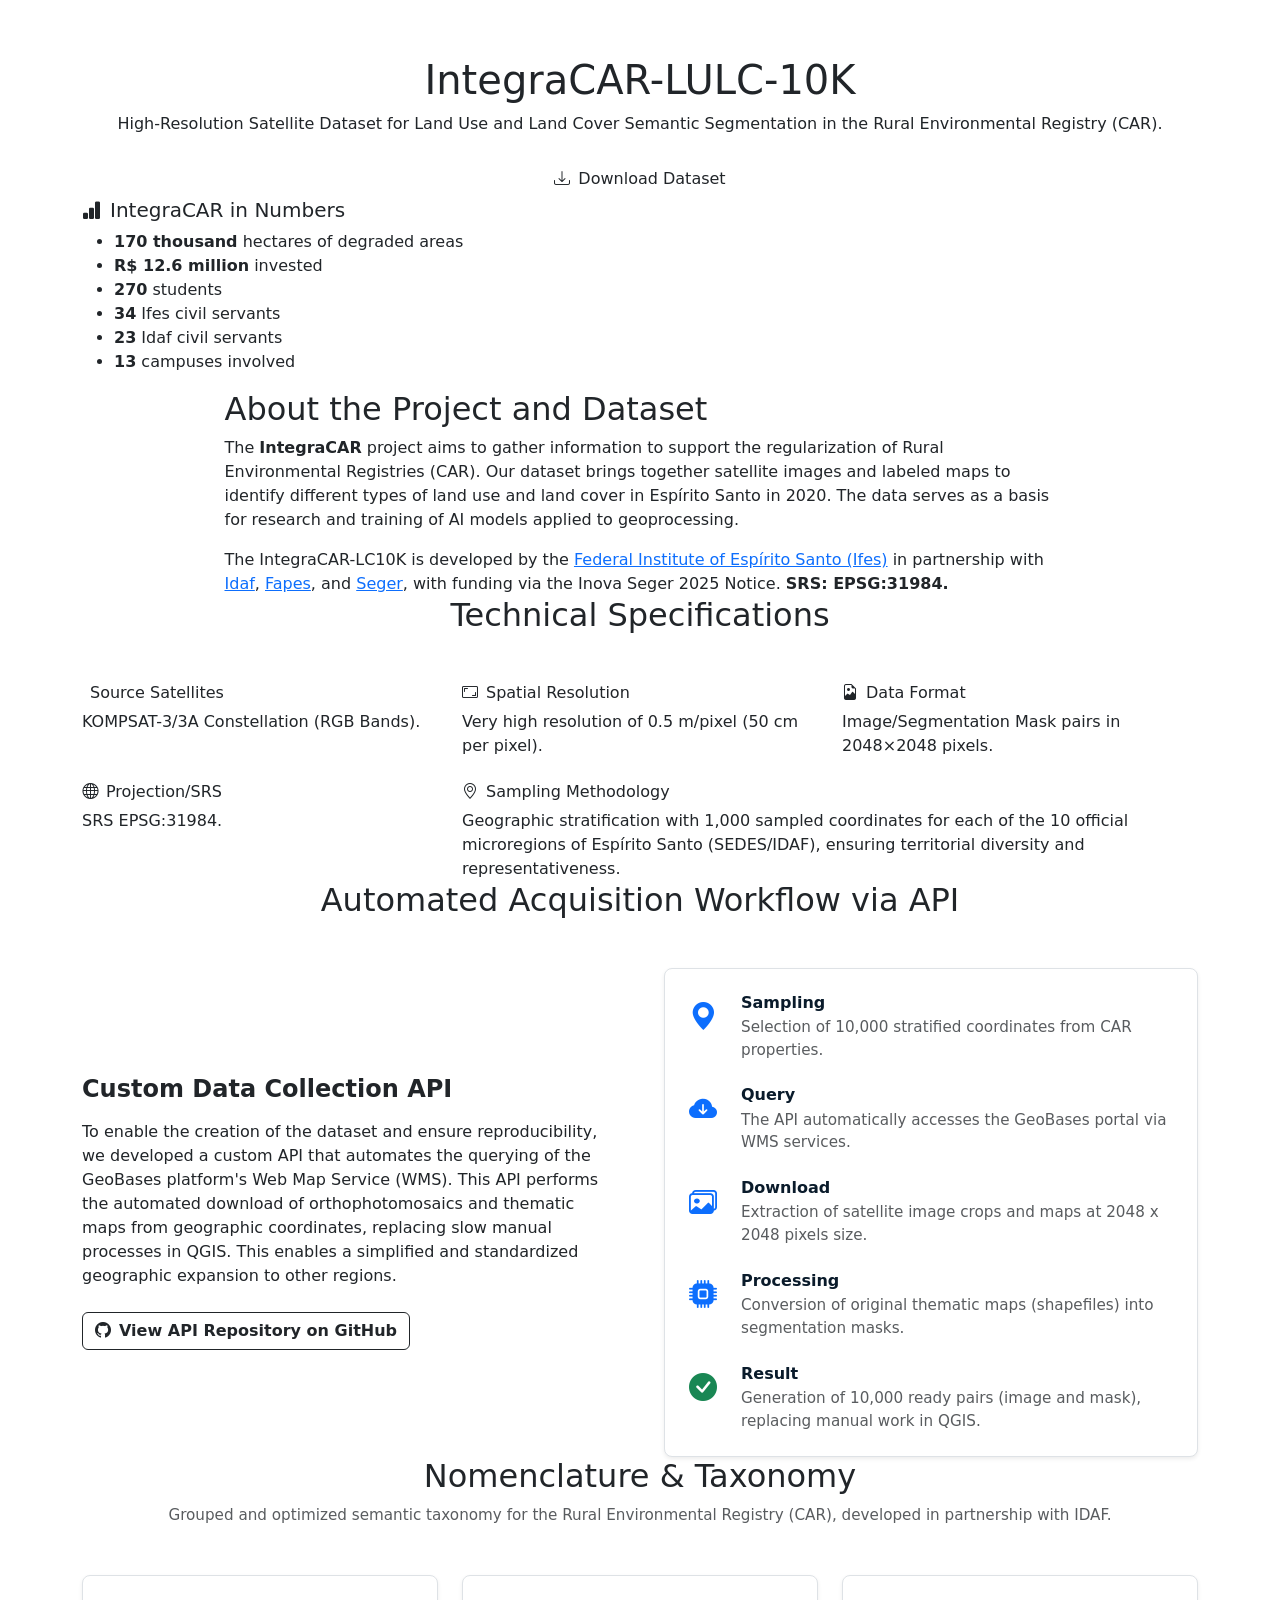
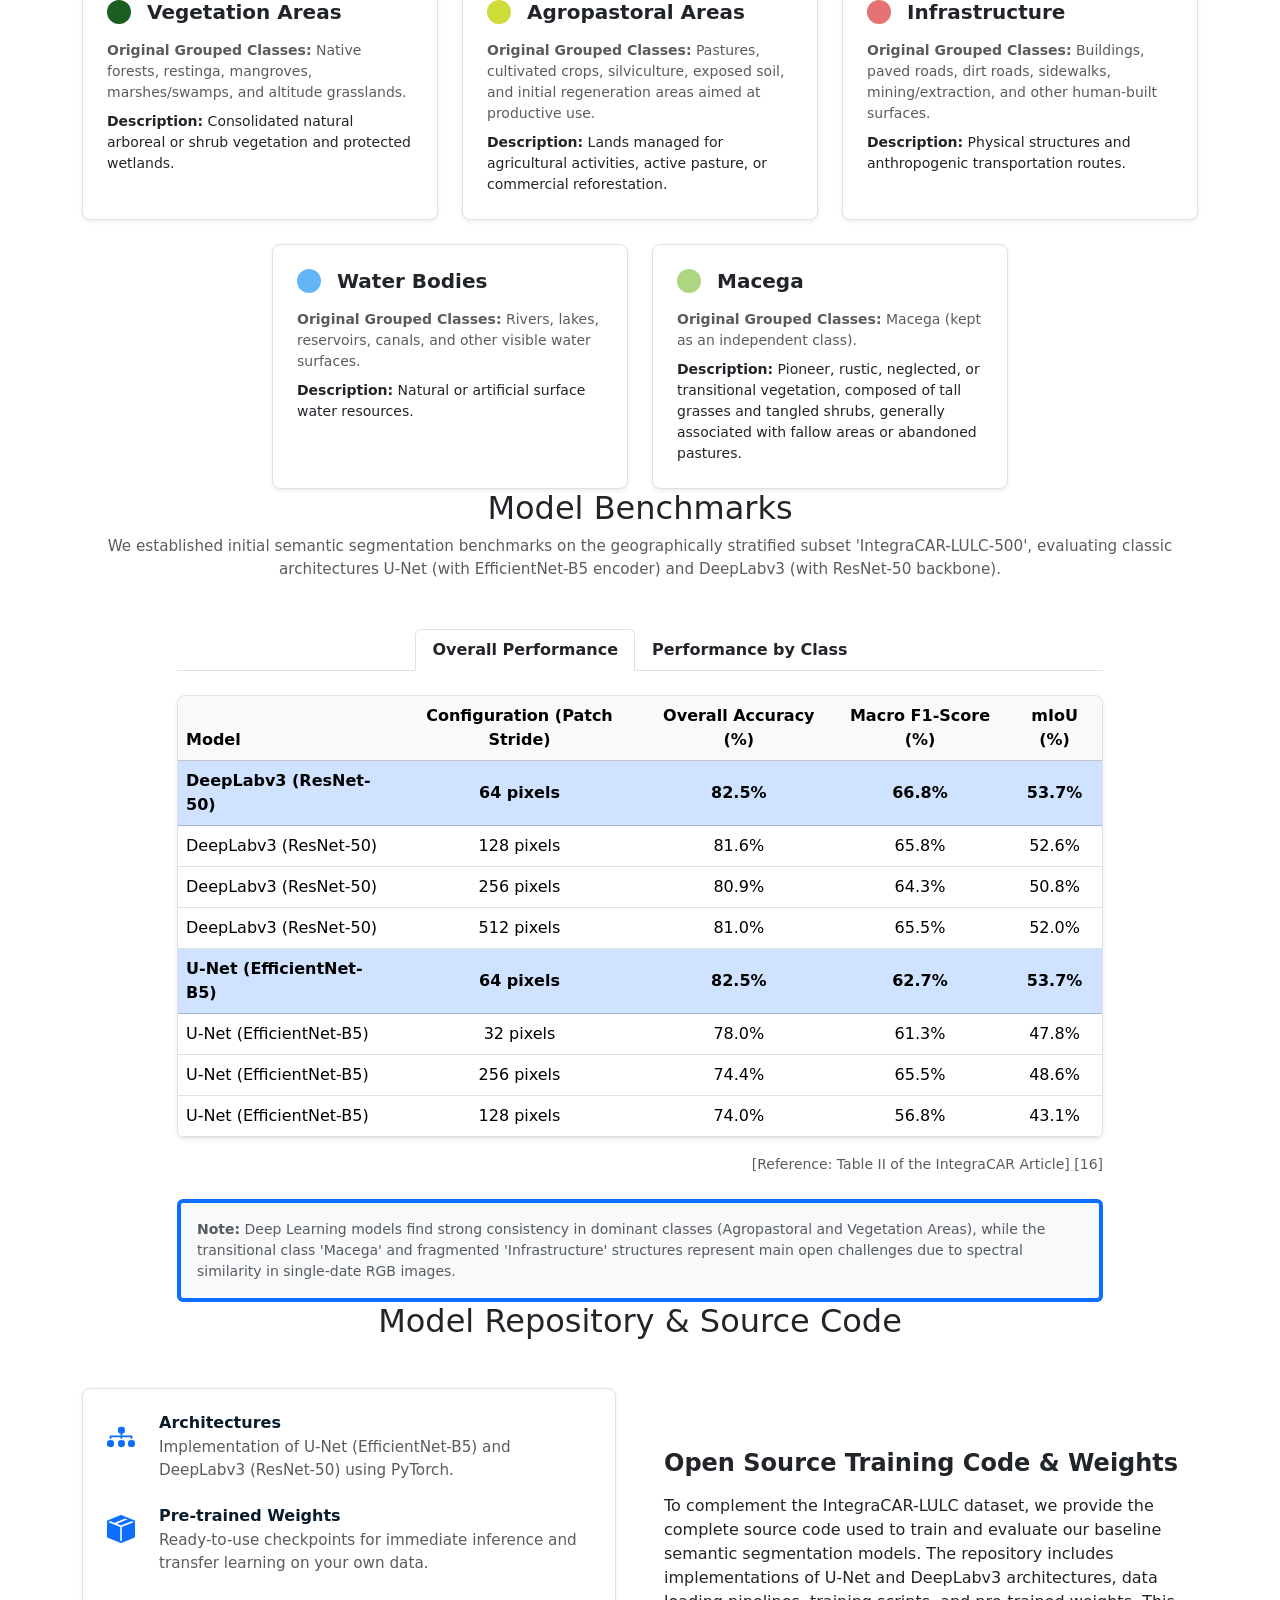
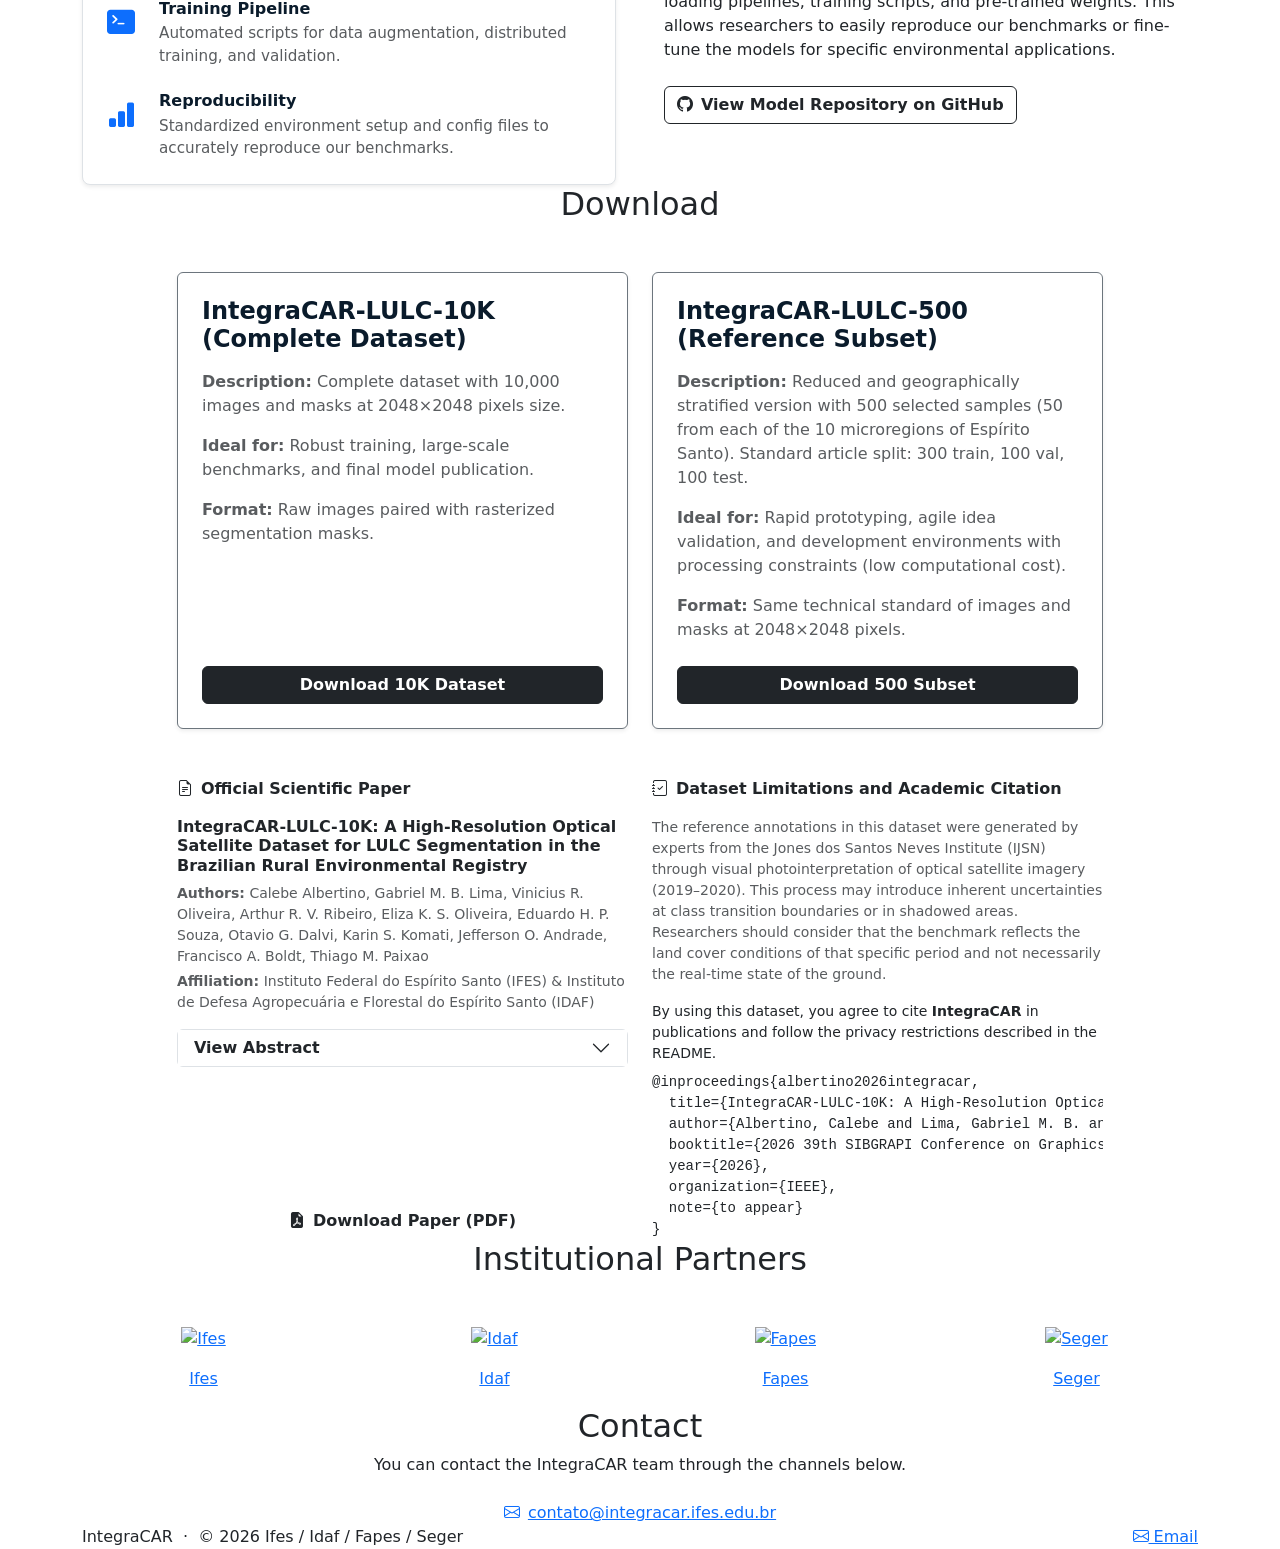
==== commit 2dbe8884: "adicionando links de download" ====
--- a/index.html
+++ b/index.html
@@ -62,6 +62,8 @@
                             data-i18n="nav-nomenclature">Nomenclature</a></li>
                     <li class="nav-item px-lg-3"><a class="nav-link ben-nav-link" href="#benchmarks"
                             data-i18n="nav-benchmarks">Benchmarks</a></li>
+                    <li class="nav-item px-lg-3"><a class="nav-link ben-nav-link" href="#models"
+                            data-i18n="nav-models">Models</a></li>
                     <li class="nav-item px-lg-3"><a class="nav-link ben-nav-link" href="#download"
                             data-i18n="nav-download">Download</a></li>
                     <li class="nav-item px-lg-3"><a class="nav-link ben-nav-link" href="#contact"
@@ -219,7 +221,7 @@
                                 simplified and standardized geographic expansion to other regions.
                             </p>
                             <div class="mt-4">
-                                <a href="https://github.com/IntegraCAR" class="btn btn-outline-dark fw-bold"
+                                <a href="https://github.com/integraCAR/car-imagens-downloader" class="btn btn-outline-dark fw-bold"
                                     target="_blank" rel="noopener">
                                     <i class="bi bi-github me-2"></i><span data-i18n="api-btn">View API Repository on
                                         GitHub</span>
@@ -570,8 +572,74 @@
         </div>
     </section>
 
+    <!-- ===================== MODEL REPOSITORY ===================== -->
+    <section id="models" class="ben-section ben-section-alt">
+        <div class="container fade-in-up">
+            <div class="row justify-content-center">
+                <div class="col-lg-12">
+                    <h2 class="ben-section-title text-center mb-5" data-i18n="model-section-title">Model Repository & Source Code</h2>
+                    <div class="row align-items-center g-5 flex-lg-row-reverse">
+                        <div class="col-lg-6">
+                            <h3 class="h4 fw-bold mb-3" data-i18n="model-title">Open Source Training Code & Weights</h3>
+                            <p class="ben-section-text text-justify" data-i18n="model-desc">
+                                To complement the IntegraCAR-LULC dataset, we provide the complete source code used to train and evaluate our baseline semantic segmentation models. The repository includes implementations of U-Net and DeepLabv3 architectures, data loading pipelines, training scripts, and pre-trained weights. This allows researchers to easily reproduce our benchmarks or fine-tune the models for specific environmental applications.
+                            </p>
+                            <div class="mt-4">
+                                <a href="#" class="btn btn-outline-dark fw-bold" target="_blank" rel="noopener">
+                                    <i class="bi bi-github me-2"></i><span data-i18n="model-btn">View Model Repository on GitHub</span>
+                                </a>
+                            </div>
+                        </div>
+                        <div class="col-lg-6">
+                            <div class="p-4 rounded-3 shadow-sm border bg-white">
+                                <ul class="list-unstyled mb-0">
+                                    <li class="d-flex align-items-start mb-4">
+                                        <div class="flex-shrink-0 mt-1">
+                                            <i class="bi bi-diagram-3-fill text-primary fs-3"></i>
+                                        </div>
+                                        <div class="ms-4">
+                                            <h6 class="fw-bold mb-1" data-i18n="model-feat-1-title" style="color: #0a1b2b;">Architectures</h6>
+                                            <p class="mb-0 text-muted" data-i18n="model-feat-1-desc" style="font-size: 0.95rem;">Implementation of U-Net (EfficientNet-B5) and DeepLabv3 (ResNet-50) using PyTorch.</p>
+                                        </div>
+                                    </li>
+                                    <li class="d-flex align-items-start mb-4">
+                                        <div class="flex-shrink-0 mt-1">
+                                            <i class="bi bi-box-seam-fill text-primary fs-3"></i>
+                                        </div>
+                                        <div class="ms-4">
+                                            <h6 class="fw-bold mb-1" data-i18n="model-feat-2-title" style="color: #0a1b2b;">Pre-trained Weights</h6>
+                                            <p class="mb-0 text-muted" data-i18n="model-feat-2-desc" style="font-size: 0.95rem;">Ready-to-use checkpoints for immediate inference and transfer learning on your own data.</p>
+                                        </div>
+                                    </li>
+                                    <li class="d-flex align-items-start mb-4">
+                                        <div class="flex-shrink-0 mt-1">
+                                            <i class="bi bi-terminal-fill text-primary fs-3"></i>
+                                        </div>
+                                        <div class="ms-4">
+                                            <h6 class="fw-bold mb-1" data-i18n="model-feat-3-title" style="color: #0a1b2b;">Training Pipeline</h6>
+                                            <p class="mb-0 text-muted" data-i18n="model-feat-3-desc" style="font-size: 0.95rem;">Automated scripts for data augmentation, distributed training, and validation.</p>
+                                        </div>
+                                    </li>
+                                    <li class="d-flex align-items-start">
+                                        <div class="flex-shrink-0 mt-1">
+                                            <i class="bi bi-bar-chart-fill text-primary fs-3"></i>
+                                        </div>
+                                        <div class="ms-4">
+                                            <h6 class="fw-bold mb-1" data-i18n="model-feat-4-title" style="color: #0a1b2b;">Reproducibility</h6>
+                                            <p class="mb-0 text-muted" data-i18n="model-feat-4-desc" style="font-size: 0.95rem;">Standardized environment setup and config files to accurately reproduce our benchmarks.</p>
+                                        </div>
+                                    </li>
+                                </ul>
+                            </div>
+                        </div>
+                    </div>
+                </div>
+            </div>
+        </div>
+    </section>
+
     <!-- ===================== DOWNLOAD ===================== -->
-    <section id="download" class="ben-section ben-section-alt">
+    <section id="download" class="ben-section">
         <div class="container fade-in-up">
             <div class="row justify-content-center">
                 <div class="col-lg-10 text-center">
@@ -597,7 +665,7 @@
                                         <span data-i18n="dl-opt1-fmt">Raw images paired with rasterized segmentation
                                             masks.</span></p>
                                     <div class="mt-auto">
-                                        <a href="#" class="btn btn-dark w-100 fw-bold" data-i18n="dl-opt1-btn">Download
+                                        <a href="https://huggingface.co/datasets/laicsiifes/IntegraCAR-LULC-10K" class="btn btn-dark w-100 fw-bold" target="_blank" data-i18n="dl-opt1-btn">Download
                                             10K Dataset</a>
                                     </div>
                                 </div>
@@ -625,7 +693,7 @@
                                         <span data-i18n="dl-opt2-fmt">Same technical standard of images and masks at
                                             2048×2048 pixels.</span></p>
                                     <div class="mt-auto">
-                                        <a href="#" class="btn btn-dark w-100 fw-bold" data-i18n="dl-opt2-btn">Download
+                                        <a href="https://huggingface.co/datasets/laicsiifes/IntegraCAR-LULC-500" class="btn btn-dark w-100 fw-bold" target="_blank" data-i18n="dl-opt2-btn">Download
                                             500 Subset</a>
                                     </div>
                                 </div>
@@ -939,6 +1007,22 @@
             "bench-th-freq": { en: "Dataset Freq. (%)", pt: "Frequência no Dataset (%)" },
             "bench-note-lbl": { en: "Note:", pt: "Nota:" },
             "bench-note-text": { en: "Deep Learning models find strong consistency in dominant classes (Agropastoral and Vegetation Areas), while the transitional class 'Macega' and fragmented 'Infrastructure' structures represent main open challenges due to spectral similarity in single-date RGB images.", pt: "Modelos de Deep Learning encontram forte consistência nas classes dominantes (Áreas Agropecuárias e de Vegetação), enquanto a classe transitória 'Macega' e estruturas fragmentadas de 'Infraestrutura' representam os principais desafios em aberto devido à similaridade espectral em imagens RGB de data única." },
+            "nav-models": { en: "Models", pt: "Modelos" },
+            "model-section-title": { en: "Model Repository & Source Code", pt: "Repositório de Modelos e Código-Fonte" },
+            "model-title": { en: "Open Source Training Code & Weights", pt: "Código de Treinamento e Pesos Open Source" },
+            "model-desc": { 
+                en: "To complement the IntegraCAR-LULC dataset, we provide the complete source code used to train and evaluate our baseline semantic segmentation models. The repository includes implementations of U-Net and DeepLabv3 architectures, data loading pipelines, training scripts, and pre-trained weights. This allows researchers to easily reproduce our benchmarks or fine-tune the models for specific environmental applications.",
+                pt: "Para complementar o dataset IntegraCAR-LULC, disponibilizamos o código-fonte completo utilizado para treinar e avaliar nossos modelos base de segmentação semântica. O repositório inclui implementações das arquiteturas U-Net e DeepLabv3, pipelines de carregamento de dados, scripts de treinamento e pesos pré-treinados. Isso permite que pesquisadores reproduzam facilmente nossos benchmarks ou façam fine-tuning dos modelos para aplicações ambientais específicas."
+            },
+            "model-btn": { en: "View Model Repository on GitHub", pt: "Ver Repositório do Modelo no GitHub" },
+            "model-feat-1-title": { en: "Architectures", pt: "Arquiteturas" },
+            "model-feat-1-desc": { en: "Implementation of U-Net (EfficientNet-B5) and DeepLabv3 (ResNet-50) using PyTorch.", pt: "Implementação de U-Net (EfficientNet-B5) e DeepLabv3 (ResNet-50) usando PyTorch." },
+            "model-feat-2-title": { en: "Pre-trained Weights", pt: "Pesos Pré-treinados" },
+            "model-feat-2-desc": { en: "Ready-to-use checkpoints for immediate inference and transfer learning on your own data.", pt: "Checkpoints prontos para uso em inferência imediata e transfer learning em seus próprios dados." },
+            "model-feat-3-title": { en: "Training Pipeline", pt: "Pipeline de Treinamento" },
+            "model-feat-3-desc": { en: "Automated scripts for data augmentation, distributed training, and validation.", pt: "Scripts automatizados para data augmentation, treinamento distribuído e validação." },
+            "model-feat-4-title": { en: "Reproducibility", pt: "Reprodutibilidade" },
+            "model-feat-4-desc": { en: "Standardized environment setup and config files to accurately reproduce our benchmarks.", pt: "Configuração de ambiente padronizada e arquivos de configuração para reproduzir com precisão nossos benchmarks." },
             "dl-title": { en: "Download", pt: "Download" },
             "dl-lbl-desc": { en: "Description:", pt: "Descrição:" },
             "dl-lbl-ideal": { en: "Ideal for:", pt: "Ideal para:" },
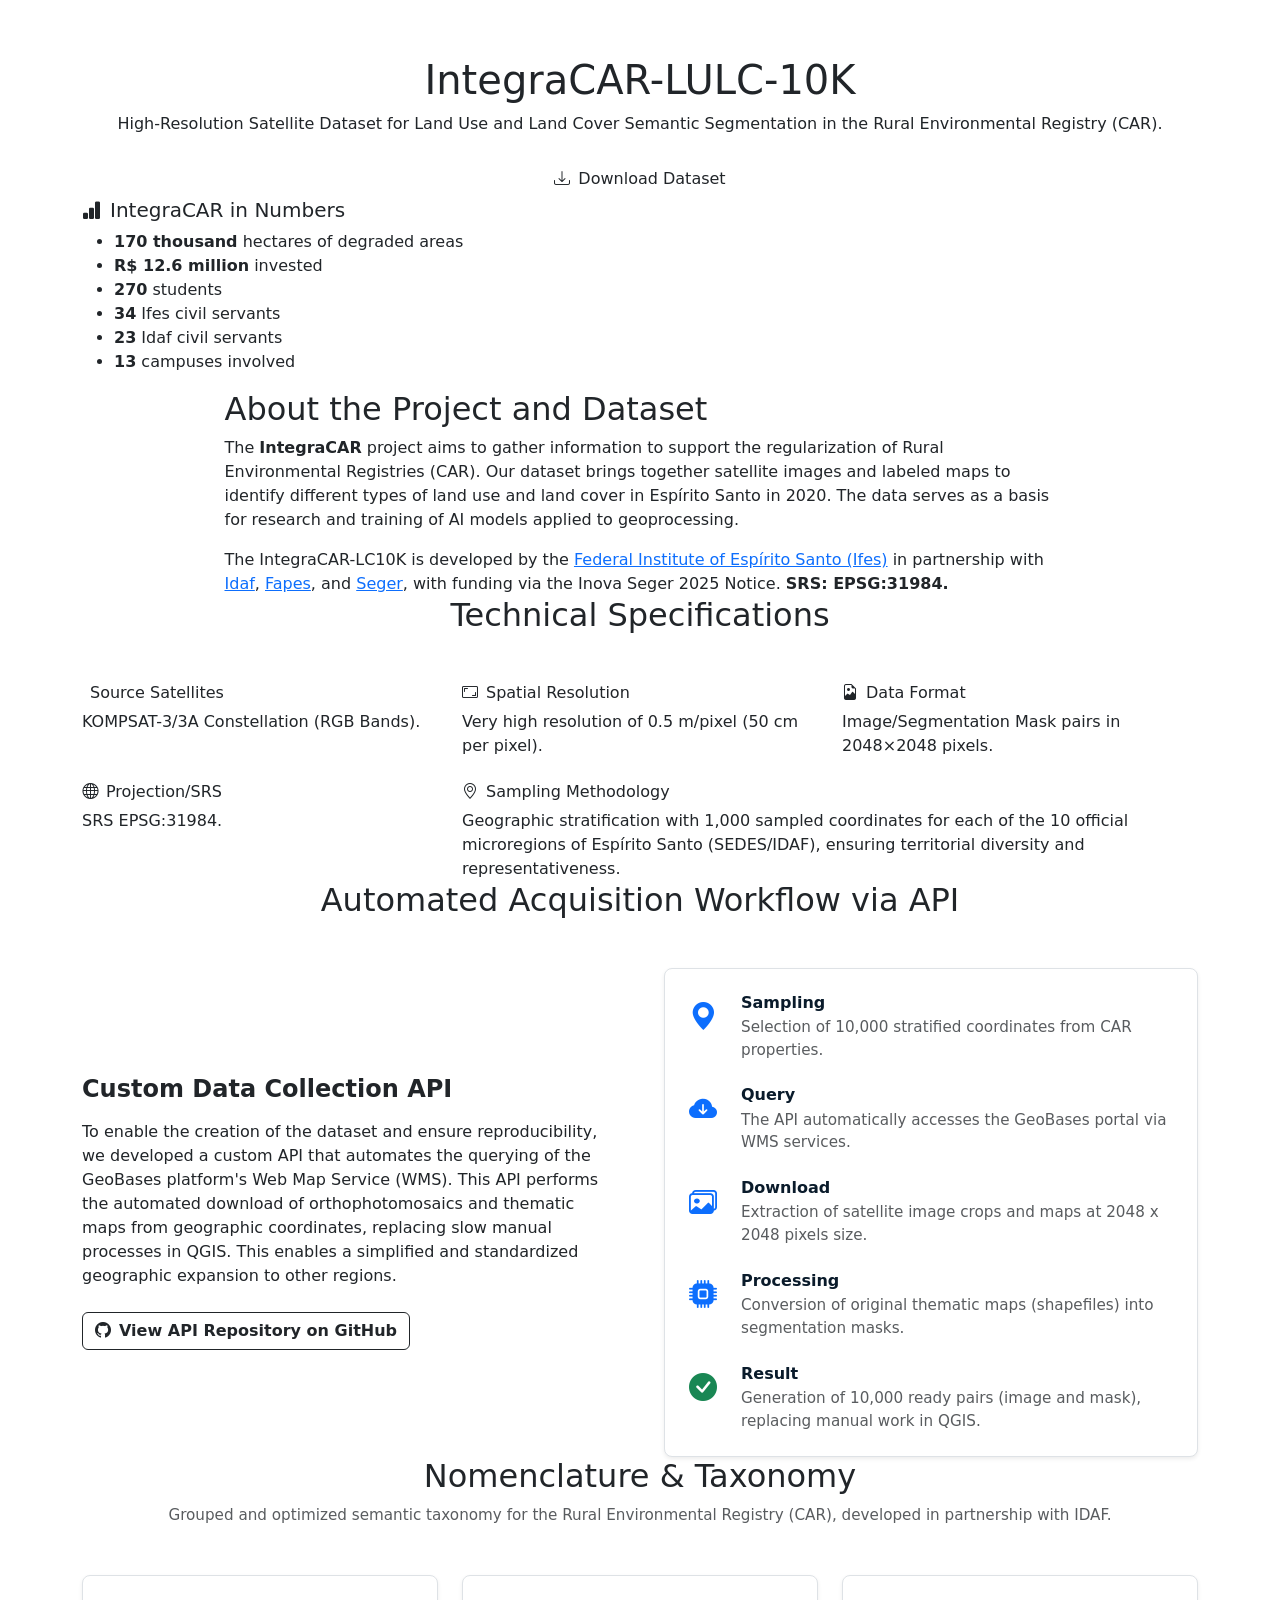
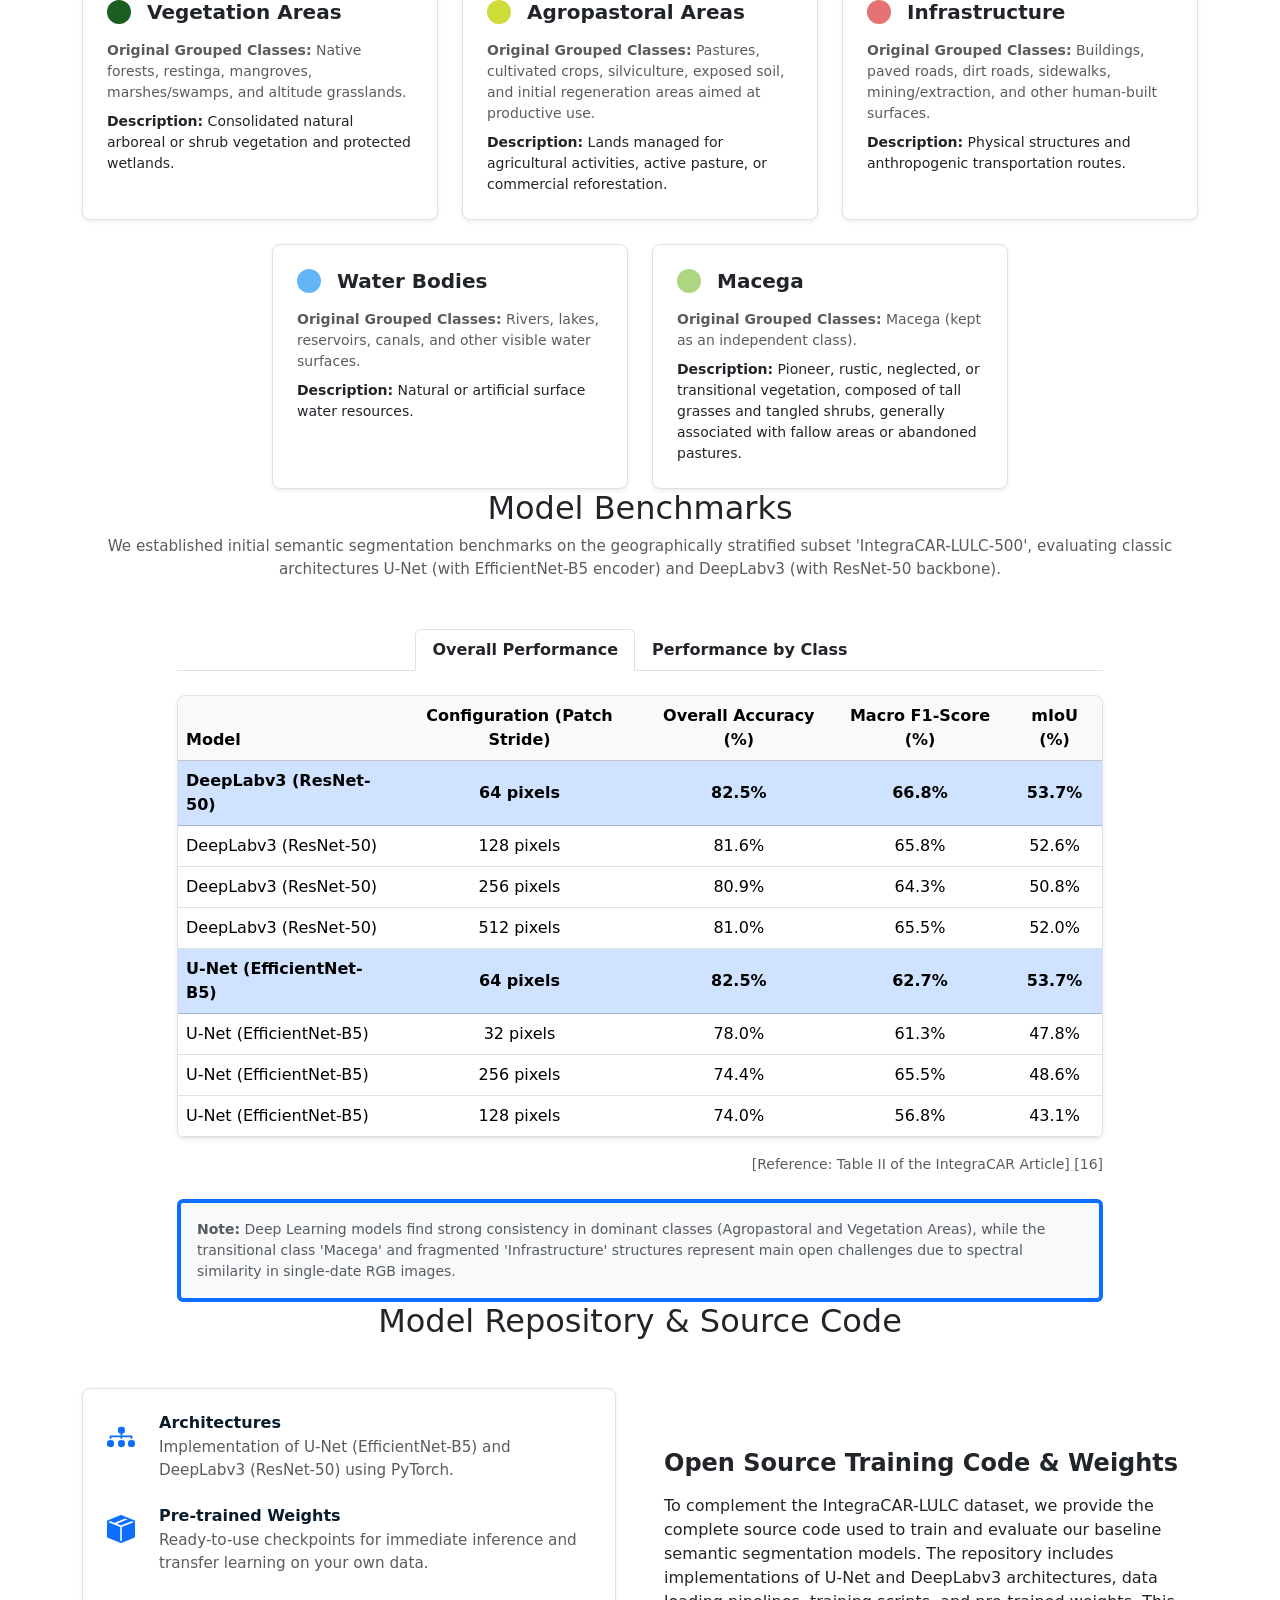
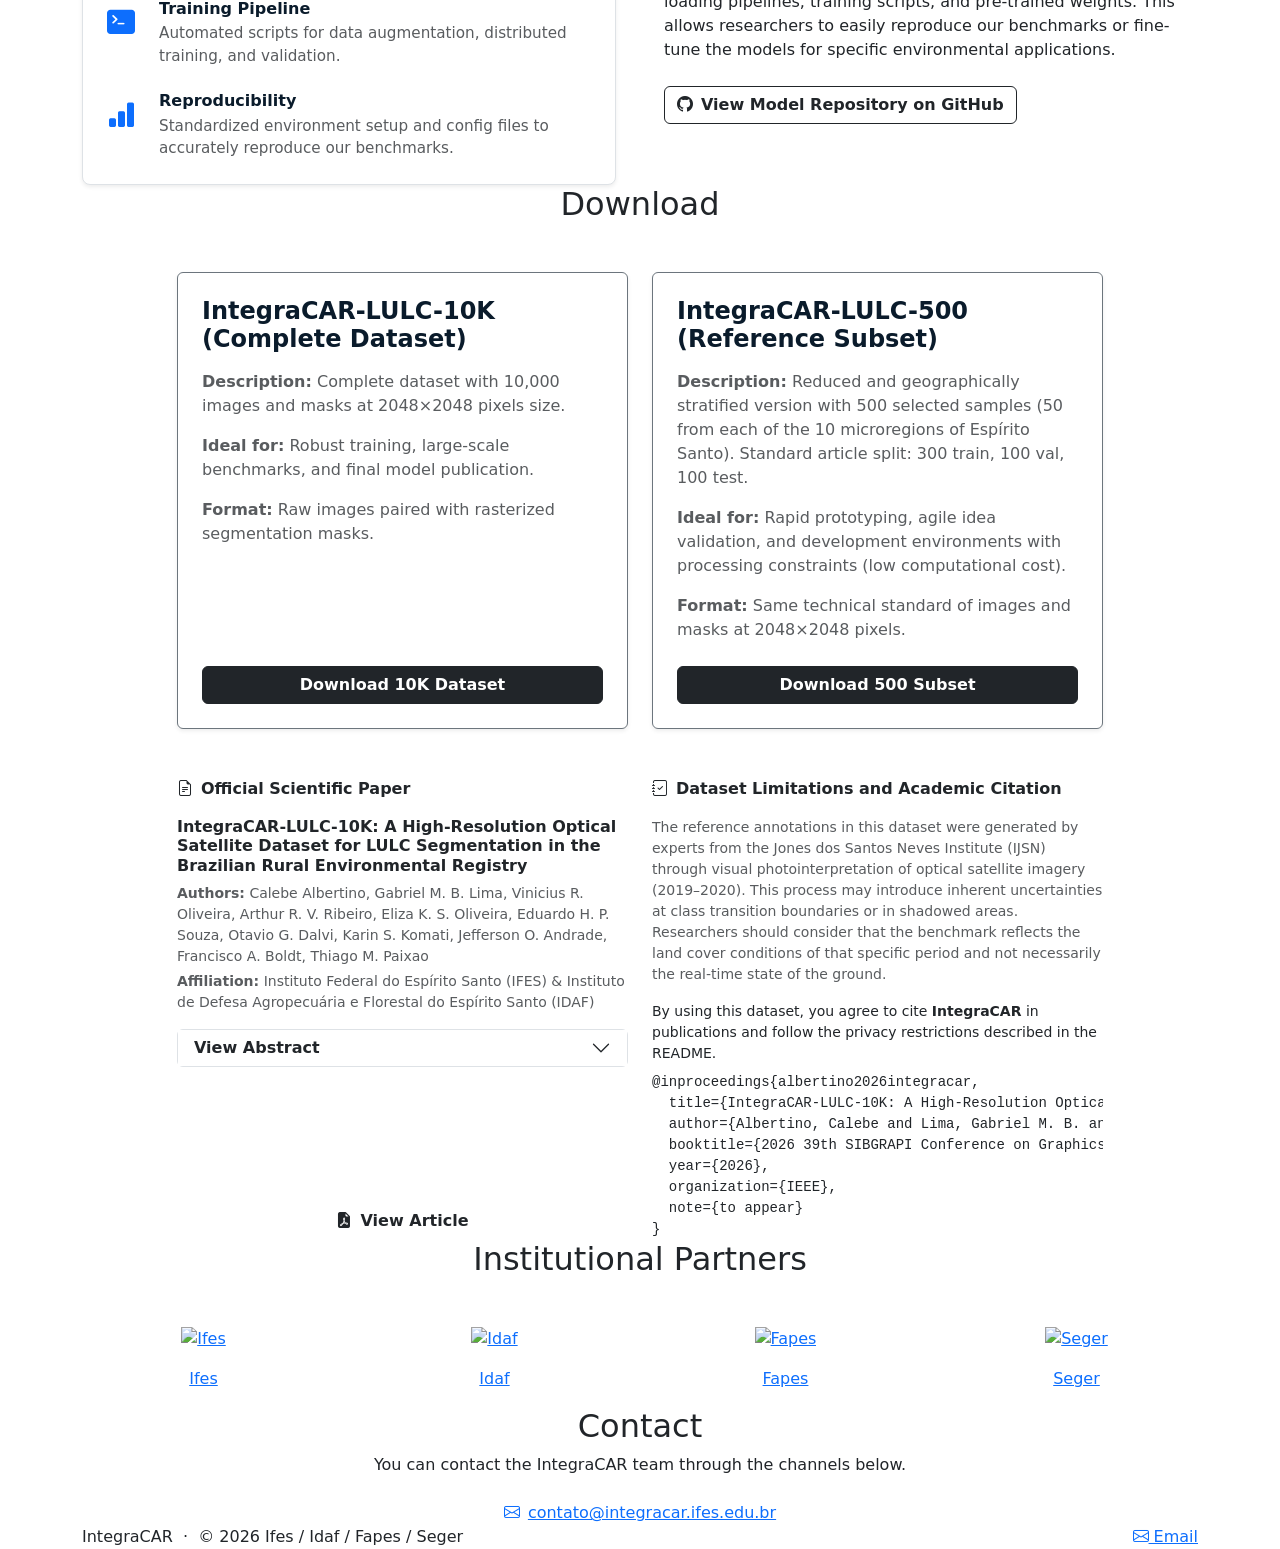
==== commit 27ba3fce: "Adicionando os links do repositorio e do artigo" ====
--- a/index.html
+++ b/index.html
@@ -585,7 +585,7 @@
                                 To complement the IntegraCAR-LULC dataset, we provide the complete source code used to train and evaluate our baseline semantic segmentation models. The repository includes implementations of U-Net and DeepLabv3 architectures, data loading pipelines, training scripts, and pre-trained weights. This allows researchers to easily reproduce our benchmarks or fine-tune the models for specific environmental applications.
                             </p>
                             <div class="mt-4">
-                                <a href="#" class="btn btn-outline-dark fw-bold" target="_blank" rel="noopener">
+                                <a href="https://github.com/Thrakrien/geo-projects-car" class="btn btn-outline-dark fw-bold" target="_blank" rel="noopener">
                                     <i class="bi bi-github me-2"></i><span data-i18n="model-btn">View Model Repository on GitHub</span>
                                 </a>
                             </div>
@@ -729,8 +729,8 @@
                                 </div>
 
                                 <div class="mt-auto">
-                                    <a href="paper.pdf" target="_blank" class="btn ben-btn-primary w-100 fw-bold" data-i18n="paper-download-btn">
-                                        <i class="bi bi-file-earmark-pdf-fill me-2"></i>Download Paper (PDF)
+                                    <a href="http://sibgrapi.sid.inpe.br/col/sid.inpe.br/sibgrapi/2026/09.04.16.13/doc/thisInformationItemHomePage.html" target="_blank" class="btn ben-btn-primary w-100 fw-bold" data-i18n="paper-download-btn">
+                                        <i class="bi bi-file-earmark-pdf-fill me-2"></i>View Article
                                     </a>
                                 </div>
                             </div>
@@ -1051,7 +1051,7 @@
             "paper-aff": { en: "Instituto Federal do Espírito Santo (IFES) & Instituto de Defesa Agropecuária e Florestal do Espírito Santo (IDAF)", pt: "Instituto Federal do Espírito Santo (IFES) & Instituto de Defesa Agropecuária e Florestal do Espírito Santo (IDAF)" },
             "paper-abs-btn": { en: "View Abstract", pt: "Ver Resumo (Abstract)" },
             "paper-abs-text": { en: "Land-use and land-cover (LULC) mapping in the context of the Brazilian Rural Environmental Registry (CAR) is essential for environmental governance, yet lacks publicly available machine learning benchmarks tailored to this domain. This paper introduces IntegraCAR-LULC-10K, a high-resolution remote sensing dataset for semantic segmentation of CAR-related areas in Espírito Santo, Brazil, built from KOMPSAT-3/3A orthophotomosaic imagery and thematic annotations from GeoBases (2019–2020)...", pt: "O mapeamento de uso e cobertura da terra (LULC) no contexto do Cadastro Ambiental Rural (CAR) brasileiro é essencial para a governança ambiental, no entanto, faltam benchmarks de aprendizado de máquina disponíveis publicamente adaptados a este domínio. Este artigo apresenta o IntegraCAR-LULC-10K, um conjunto de dados de sensoriamento remoto de alta resolução para segmentação semântica de áreas relacionadas ao CAR no Espírito Santo, Brasil, construído a partir de imagens ortofotomosaico KOMPSAT-3/3A e anotações temáticas do GeoBases (2019–2020)..." },
-            "paper-download-btn": { en: "<i class=\"bi bi-file-earmark-pdf-fill me-2\"></i>Download Paper (PDF)", pt: "<i class=\"bi bi-file-earmark-pdf-fill me-2\"></i>Baixar Artigo (PDF)" },
+            "paper-download-btn": { en: "<i class=\"bi bi-file-earmark-pdf-fill me-2\"></i>View Article", pt: "<i class=\"bi bi-file-earmark-pdf-fill me-2\"></i>Visualizar Artigo" },
             "partner-title": { en: "Institutional Partners", pt: "Parceiros Institucionais" },
             "contact-title": { en: "Contact", pt: "Contato" },
             "contact-desc": {
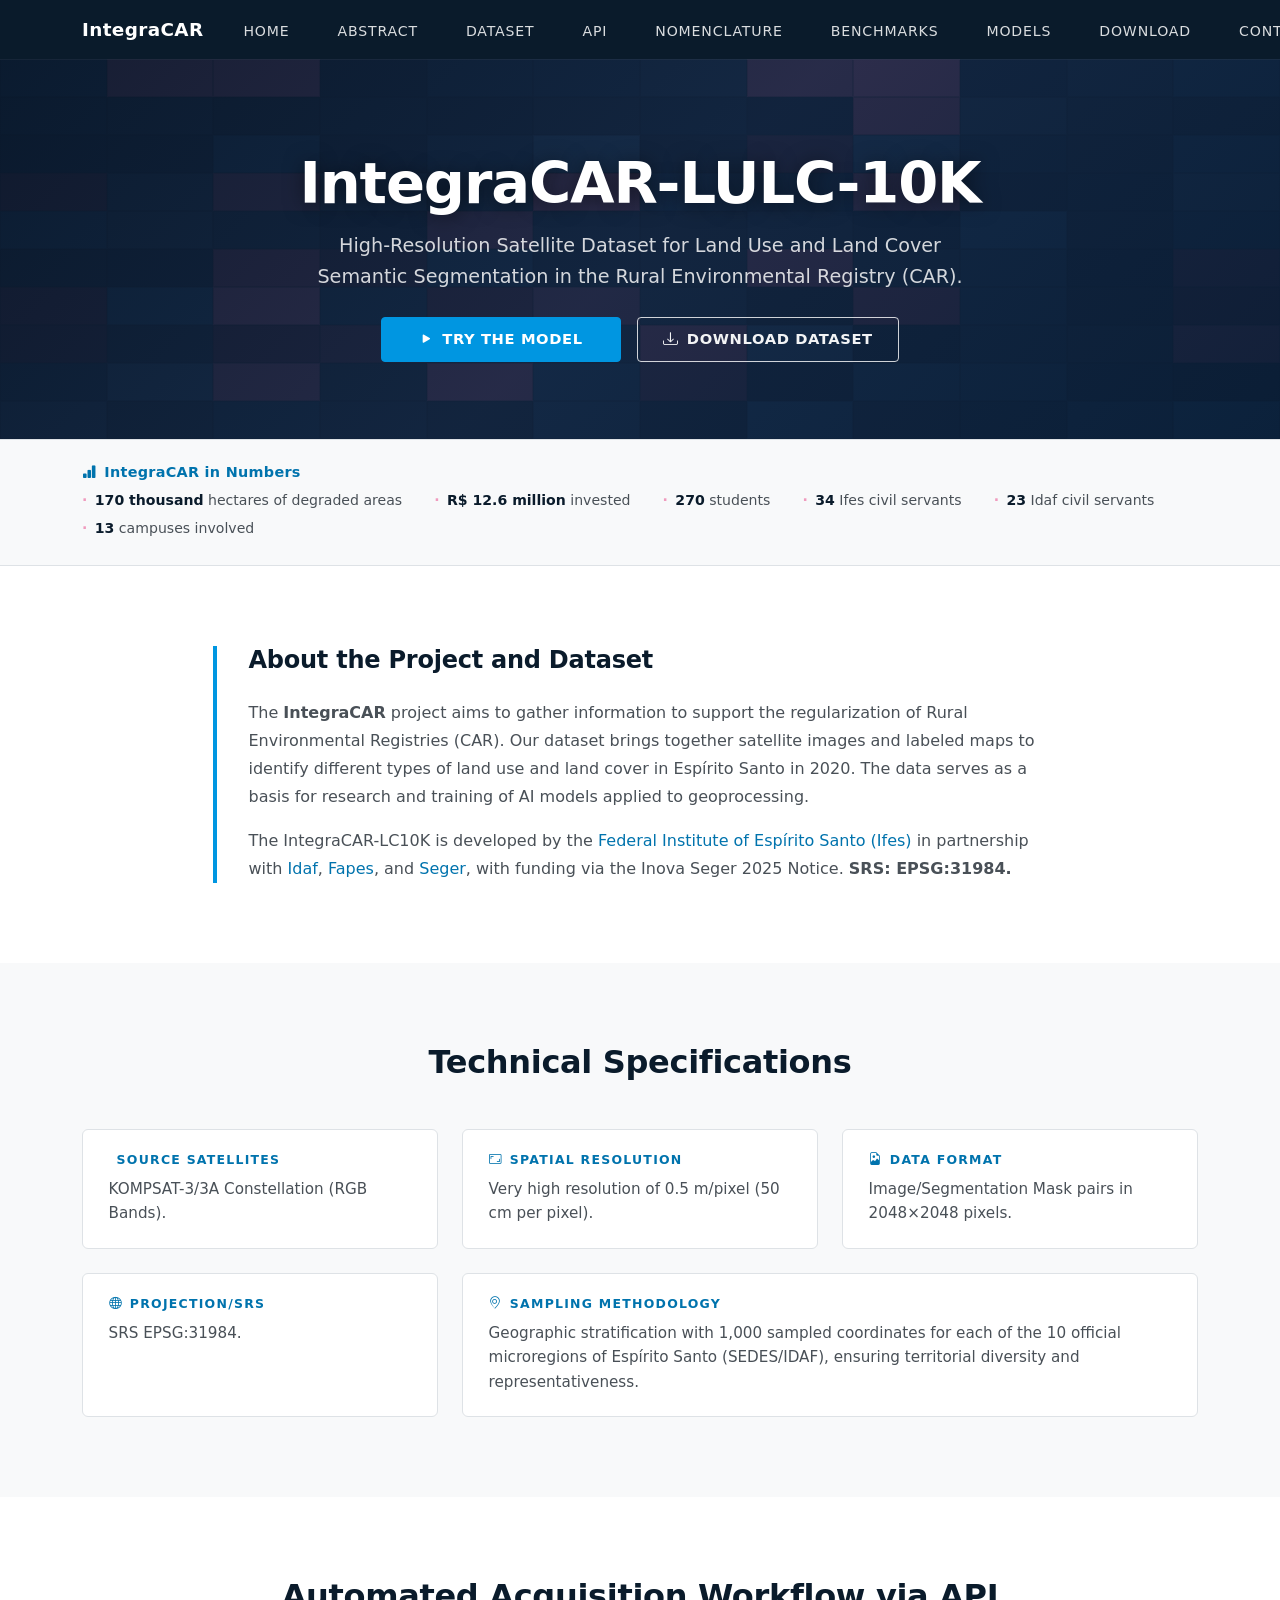
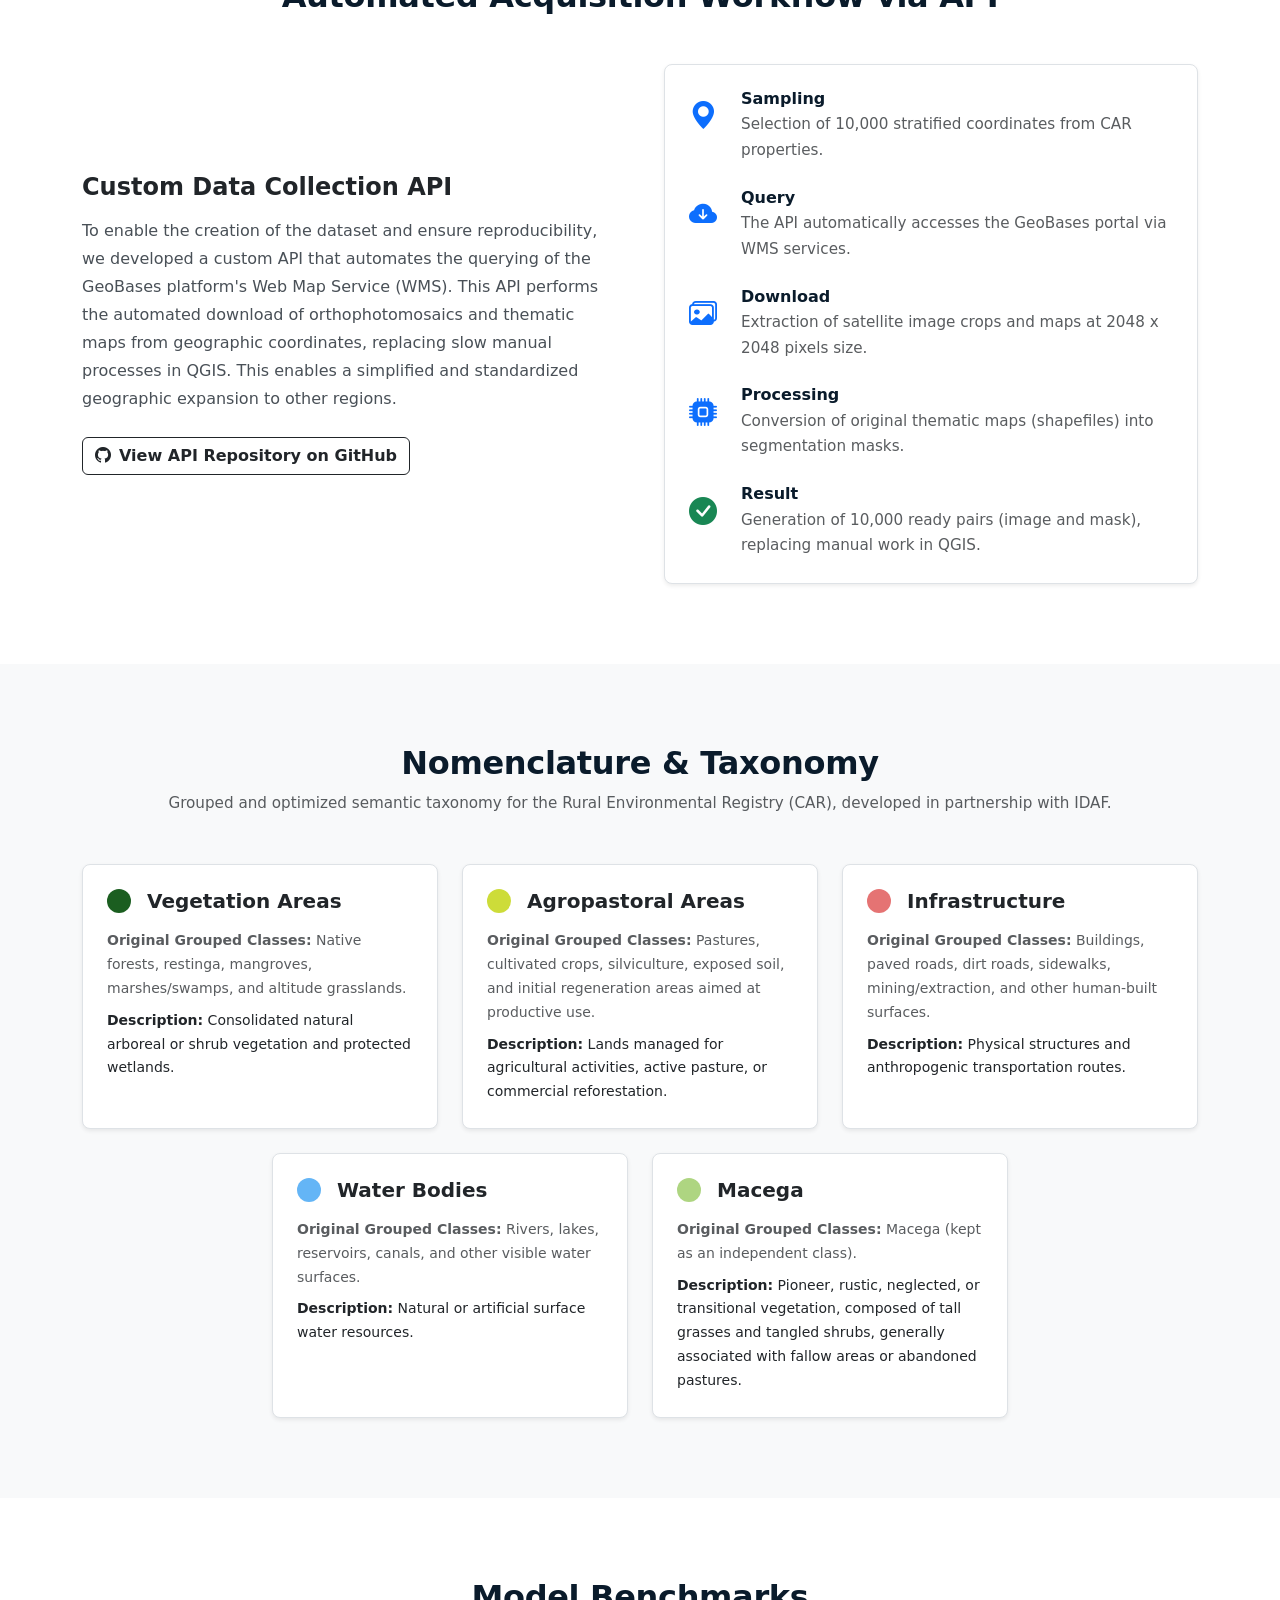
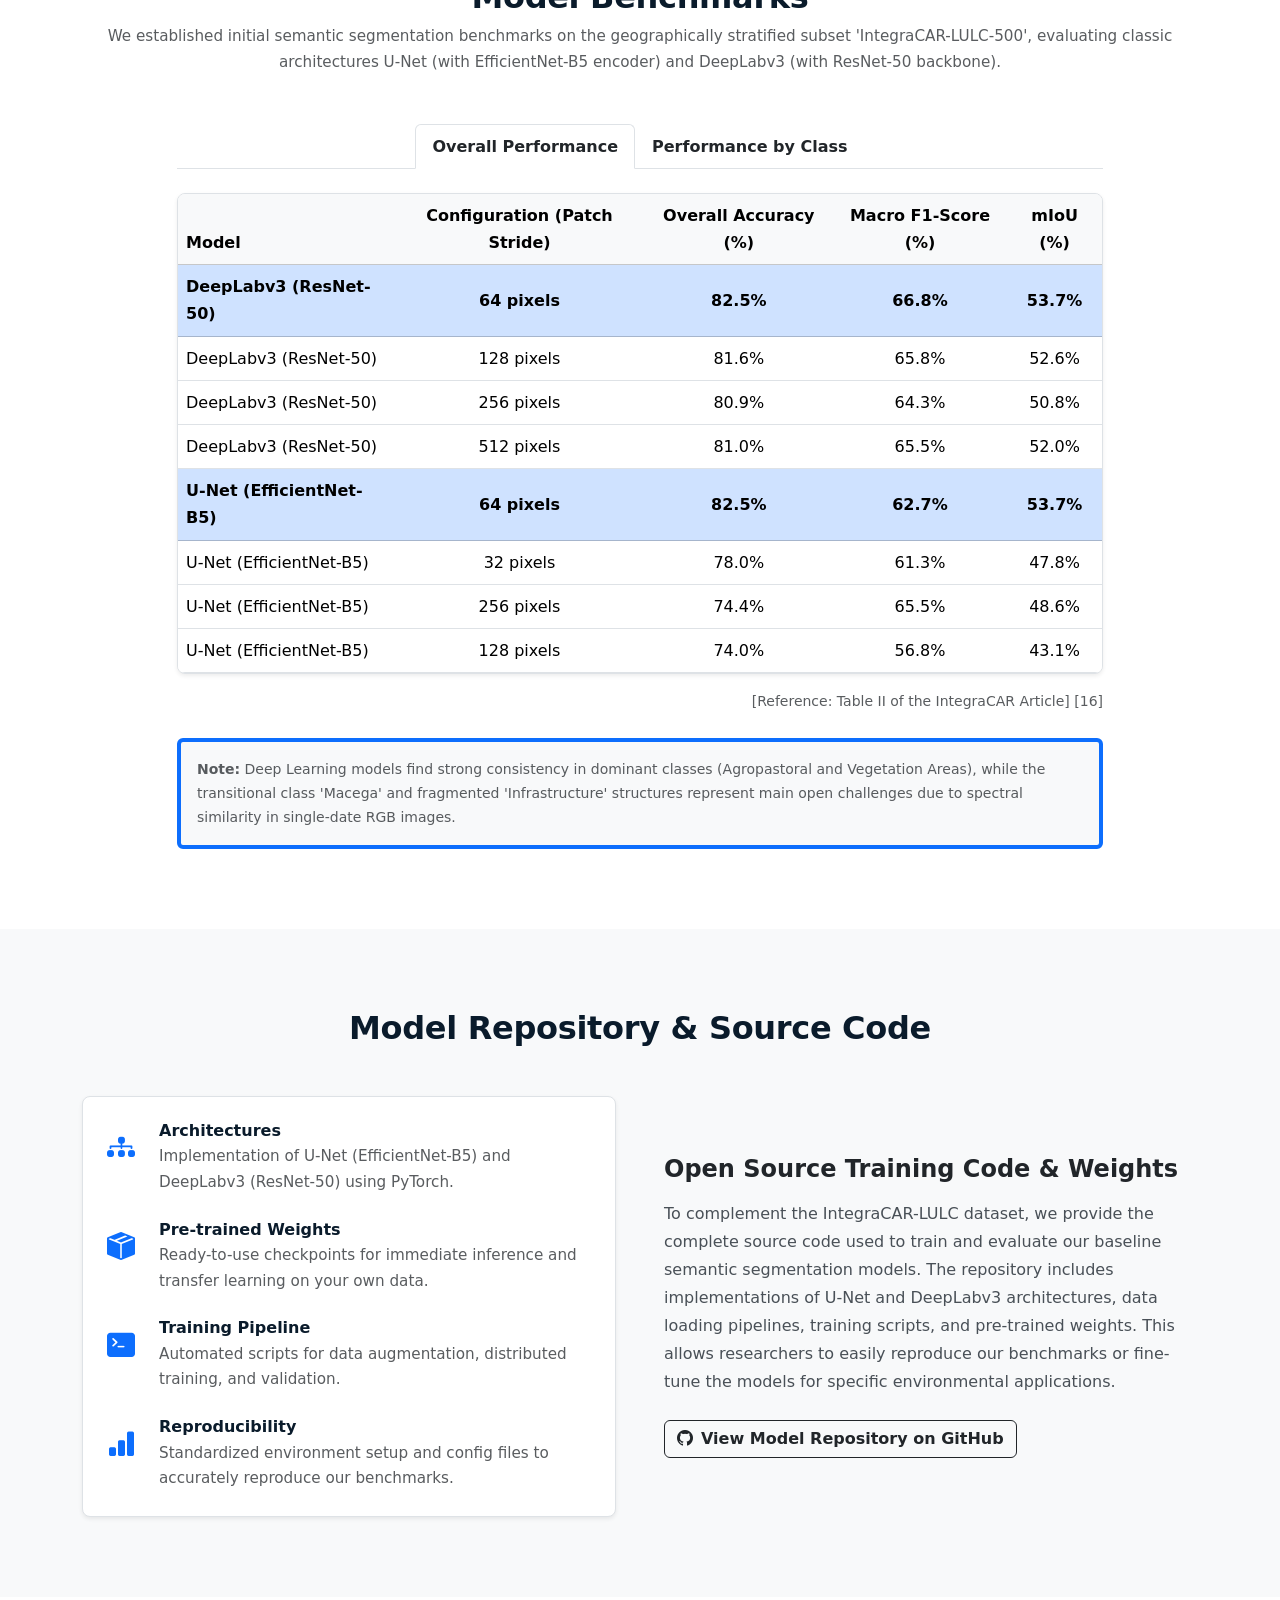
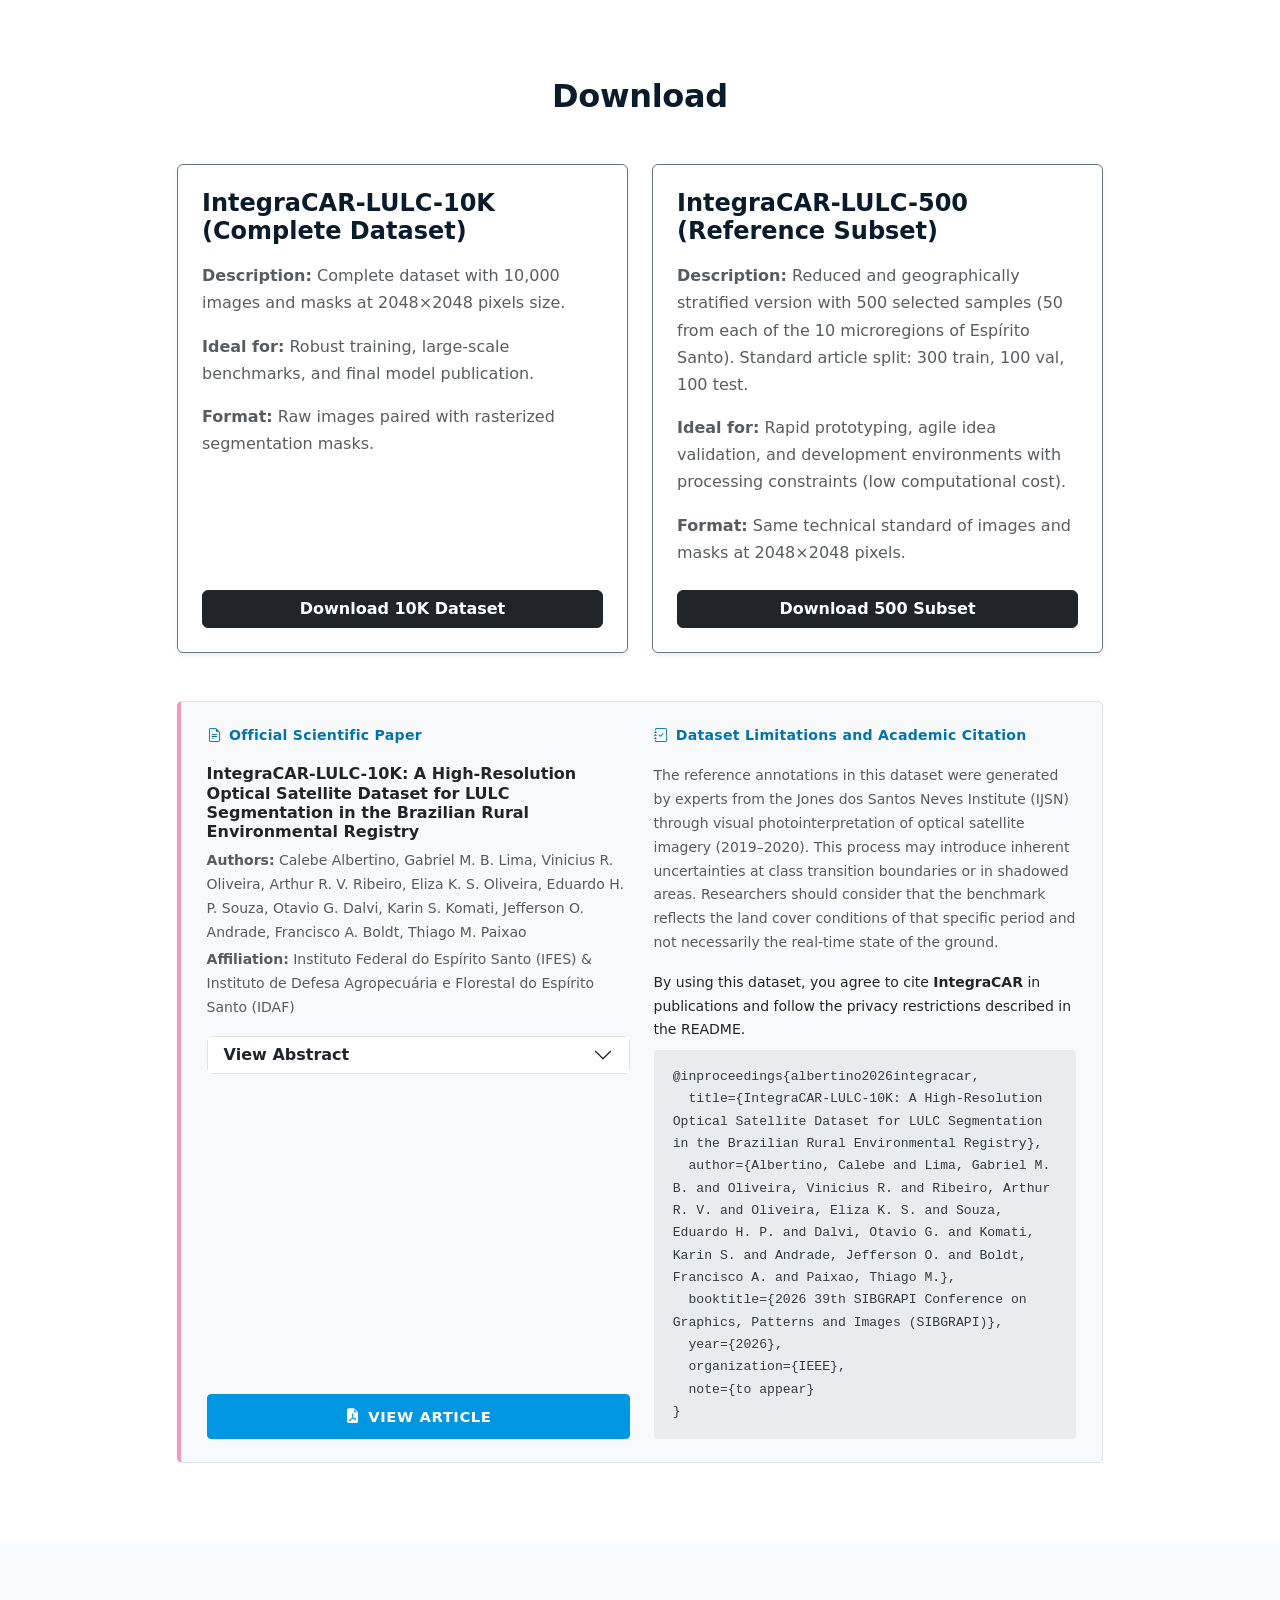
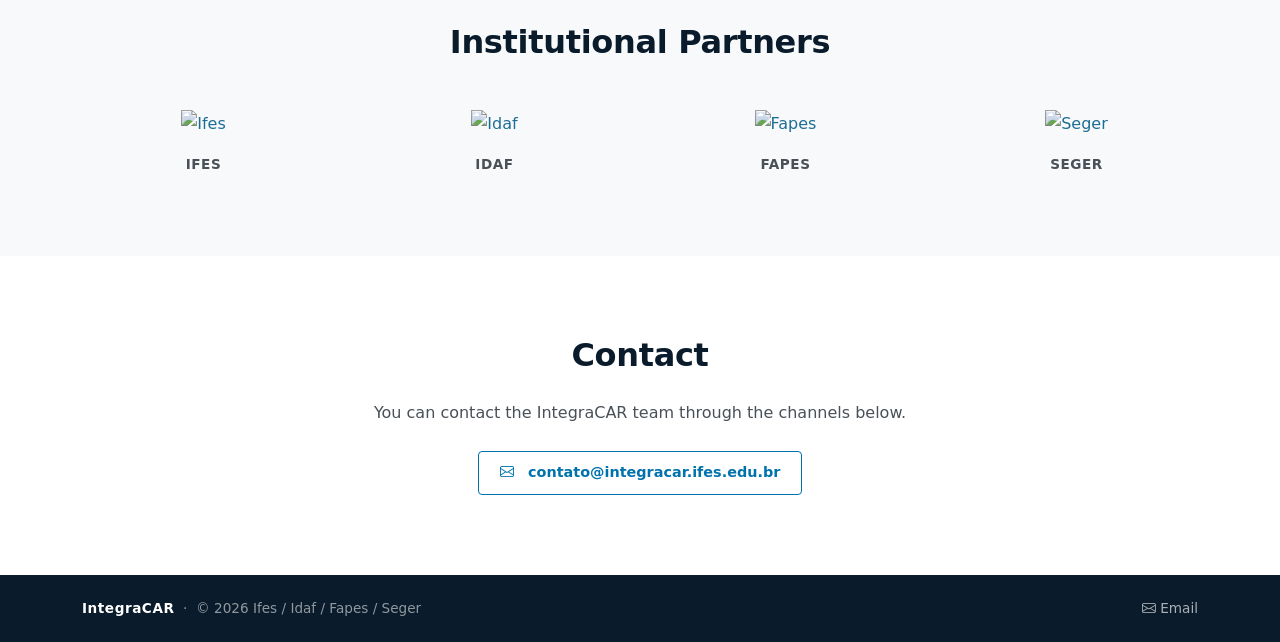
==== commit b287e11b: "atualizacao add try the model" ====
--- a/index.html
+++ b/index.html
@@ -100,7 +100,11 @@
                 Environmental Registry (CAR).
             </p>
             <div class="ben-hero-buttons mt-4">
-                <a href="#download" class="btn ben-btn-primary" data-i18n="btn-download">
+                <a href="https://huggingface.co/spaces/Vreinholz/IntegraCAR-LULC" target="_blank" rel="noopener"
+                    class="btn ben-btn-primary" data-i18n="btn-try-model">
+                    <i class="bi bi-play-fill me-2"></i>Try the Model
+                </a>
+                <a href="#download" class="btn ben-btn-outline" data-i18n="btn-download">
                     <i class="bi bi-download me-2"></i>Download Dataset
                 </a>
             </div>
@@ -916,6 +920,10 @@
             "hero-subtitle": {
                 en: "High-Resolution Satellite Dataset for Land Use and Land Cover Semantic Segmentation in the Rural Environmental Registry (CAR).",
                 pt: "Dataset de Satélite de Alta Resolução para Segmentação de Uso e Cobertura da Terra no Cadastro Ambiental Rural (CAR)."
+            },
+            "btn-try-model": {
+                en: "<i class=\"bi bi-play-fill me-2\"></i>Try the Model",
+                pt: "<i class=\"bi bi-play-fill me-2\"></i>Try the Model"
             },
             "btn-download": {
                 en: "<i class=\"bi bi-download me-2\"></i>Download Dataset",
--- a/style.css
+++ b/style.css
@@ -0,0 +1,615 @@
+/* ============================================================
+   IntegraCAR-LC10K — Espírito Santo Flag Theme
+   Font: Inter (clean, academic sans-serif)
+   Color System: Dark Navy navbar/hero, white body,
+   ES Blue (#0096E1) and ES Pink (#F09BBE) accents.
+   ============================================================ */
+
+/* ---------- Reset & Base ---------- */
+*, *::before, *::after { box-sizing: border-box; }
+
+html {
+  scroll-behavior: smooth;
+}
+
+body {
+  font-family: 'Inter', 'Segoe UI', system-ui, sans-serif;
+  font-size: 16px;
+  line-height: 1.7;
+  color: #212529;
+  background: #ffffff;
+  margin: 0;
+}
+
+a { color: #0073ad; text-decoration: none; }
+a:hover { color: #00537d; text-decoration: underline; }
+
+/* ============================================================
+   NAVBAR  — Dark Navy, white on scroll
+   ============================================================ */
+.ben-navbar {
+  background-color: #0a1b2b;           /* deep navy blue */
+  padding-top: 0.55rem;
+  padding-bottom: 0.55rem;
+  transition: background-color 0.3s ease, box-shadow 0.3s ease;
+  box-shadow: 0 1px 0 rgba(255,255,255,0.05);
+}
+
+.ben-navbar.scrolled {
+  background-color: #ffffff !important;
+  box-shadow: 0 2px 12px rgba(0,0,0,0.12);
+}
+
+.ben-navbar.scrolled .ben-brand,
+.ben-navbar.scrolled .ben-nav-link {
+  color: #0a1b2b !important;
+}
+
+.ben-navbar.scrolled .ben-nav-link:hover,
+.ben-navbar.scrolled .ben-nav-link.active {
+  color: #0073ad !important;
+}
+
+.ben-brand {
+  font-size: 1.15rem;
+  font-weight: 700;
+  color: #ffffff !important;
+  letter-spacing: 0.02em;
+  display: flex;
+  align-items: center;
+  gap: 0;
+}
+
+.brand-logo {
+  object-fit: contain;
+  filter: brightness(0) invert(1);   /* white logo on dark bg */
+  transition: filter 0.3s;
+}
+
+.ben-navbar.scrolled .brand-logo {
+  filter: none;
+}
+
+.ben-nav-link {
+  font-size: 0.88rem;
+  font-weight: 500;
+  color: rgba(255,255,255,0.85) !important;
+  letter-spacing: 0.06em;
+  text-transform: uppercase;
+  transition: color 0.2s;
+  position: relative;
+  padding-bottom: 2px;
+}
+
+.ben-nav-link::after {
+  content: '';
+  display: block;
+  position: absolute;
+  bottom: -2px;
+  left: 0; right: 0;
+  height: 2px;
+  background: #F09BBE; /* ES Pink */
+  transform: scaleX(0);
+  transition: transform 0.25s ease;
+  border-radius: 2px;
+}
+
+.ben-nav-link:hover::after,
+.ben-nav-link.active::after {
+  transform: scaleX(1);
+}
+
+.ben-nav-link:hover,
+.ben-nav-link.active {
+  color: #ffffff !important;
+}
+
+/* ============================================================
+   HERO / MASTHEAD  — Dark Navy banner with mosaic
+   ============================================================ */
+.ben-masthead {
+  position: relative;
+  min-height: 380px;
+  background-color: #0a131f; /* very dark navy */
+  overflow: hidden;
+  padding: 5rem 0 4rem;
+}
+
+/* Dark overlay */
+.ben-masthead-overlay {
+  position: absolute;
+  inset: 0;
+  background: linear-gradient(
+    135deg,
+    rgba(10,25,45,0.88) 0%,
+    rgba(20,40,70,0.75) 50%,
+    rgba(10,30,55,0.90) 100%
+  );
+  z-index: 1;
+}
+
+/* Mosaic satellite patch grid */
+.ben-mosaic-grid {
+  position: absolute;
+  inset: 0;
+  display: grid;
+  grid-template-columns: repeat(12, 1fr);
+  grid-template-rows: repeat(10, 1fr);
+  z-index: 0;
+}
+
+.mosaic-patch {
+  border: 0.5px solid rgba(0,0,0,0.3);
+  transition: opacity 3s ease;
+}
+
+/* Hero text */
+.ben-masthead .container {
+  position: relative;
+  z-index: 2;
+}
+
+.ben-hero-title {
+  font-size: clamp(2.2rem, 5vw, 3.6rem);
+  font-weight: 800;
+  color: #ffffff;
+  letter-spacing: -0.02em;
+  line-height: 1.1;
+  margin-bottom: 1rem;
+  text-shadow: 0 2px 20px rgba(0,0,0,0.5);
+}
+
+.ben-hero-subtitle {
+  font-size: clamp(1rem, 2vw, 1.2rem);
+  font-weight: 300;
+  color: rgba(255,255,255,0.82);
+  max-width: 680px;
+  margin: 0 auto 0.5rem;
+  line-height: 1.6;
+}
+
+/* Hero buttons */
+.ben-hero-buttons {
+  display: flex;
+  flex-direction: row;
+  flex-wrap: wrap;
+  align-items: center;
+  justify-content: center;
+  gap: 16px;
+}
+
+.ben-hero-buttons .btn {
+  display: inline-flex;
+  align-items: center;
+  justify-content: center;
+  min-width: 240px;
+}
+
+.ben-btn-primary {
+  background-color: #0096E1; /* ES Blue */
+  border: 1.5px solid #0096E1;
+  color: #ffffff;
+  font-weight: 600;
+  font-size: 0.92rem;
+  letter-spacing: 0.04em;
+  padding: 0.65rem 1.6rem;
+  border-radius: 4px;
+  transition: background-color 0.2s, border-color 0.2s, transform 0.15s, box-shadow 0.2s;
+  text-transform: uppercase;
+}
+
+.ben-btn-primary:hover {
+  background-color: #007bbd; /* Darker ES Blue */
+  border-color: #007bbd;
+  color: #fff;
+  transform: translateY(-1px);
+  box-shadow: 0 6px 20px rgba(0,150,225,0.35);
+  text-decoration: none;
+}
+
+.ben-btn-outline {
+  background: transparent;
+  border: 1.5px solid rgba(255,255,255,0.8);
+  color: rgba(255,255,255,0.95);
+  font-weight: 600;
+  font-size: 0.92rem;
+  letter-spacing: 0.04em;
+  padding: 0.65rem 1.6rem;
+  border-radius: 4px;
+  transition: border-color 0.2s, background 0.2s, color 0.2s, transform 0.15s;
+  text-transform: uppercase;
+}
+
+.ben-btn-outline:hover {
+  border-color: #0096E1;
+  background: rgba(0,150,225,0.15);
+  color: #fff;
+  transform: translateY(-1px);
+  text-decoration: none;
+}
+
+/* ============================================================
+   NEWS / NUMBERS BAR — Pale box below hero
+   ============================================================ */
+.ben-news-bar {
+  background-color: #f8f9fa;
+  border-top: 1px solid #dee2e6;
+  border-bottom: 1px solid #dee2e6;
+  padding: 1.5rem 0;
+}
+
+.ben-news-box {
+  display: flex;
+  flex-wrap: wrap;
+  align-items: baseline;
+  gap: 0.5rem 2rem;
+}
+
+.ben-news-title {
+  font-size: 0.9rem;
+  font-weight: 600;
+  color: #0073ad;
+  margin: 0;
+  white-space: nowrap;
+  letter-spacing: 0.02em;
+}
+
+.ben-news-list {
+  list-style: none;
+  padding: 0;
+  margin: 0;
+  display: flex;
+  flex-wrap: wrap;
+  gap: 0.25rem 2rem;
+}
+
+.ben-news-list li {
+  font-size: 0.88rem;
+  color: #495057;
+  position: relative;
+  padding-left: 0.8rem;
+}
+
+.ben-news-list li::before {
+  content: '·';
+  position: absolute;
+  left: 0;
+  color: #F09BBE; /* ES Pink */
+  font-weight: 700;
+}
+
+.ben-news-list li strong {
+  color: #0a1b2b;
+}
+
+/* ============================================================
+   SECTIONS — common structure
+   ============================================================ */
+.ben-section {
+  padding: 5rem 0;
+}
+
+.ben-section-alt {
+  background-color: #f8f9fa;
+}
+
+.ben-section-title {
+  font-size: clamp(1.5rem, 3vw, 2rem);
+  font-weight: 700;
+  color: #0a1b2b;
+  letter-spacing: -0.01em;
+  margin-bottom: 1.5rem;
+}
+
+.ben-section-text {
+  font-size: 1rem;
+  color: #495057;
+  line-height: 1.75;
+}
+
+.ben-section-text a {
+  color: #0073ad;
+  font-weight: 500;
+}
+
+/* ============================================================
+   ABSTRACT — contained block with left border accent
+   ============================================================ */
+.ben-about-block {
+  border-left: 4px solid #0096E1;
+  padding-left: 2rem;
+}
+
+.ben-about-block .ben-section-title {
+  font-size: 1.5rem;
+}
+
+/* ============================================================
+   DATASET / TECHNICAL DETAILS — card grid
+   ============================================================ */
+.ben-detail-card {
+  background: #ffffff;
+  border: 1px solid #dee2e6;
+  border-radius: 6px;
+  padding: 1.4rem 1.6rem;
+  transition: box-shadow 0.2s, transform 0.2s;
+}
+
+.ben-detail-card:hover {
+  box-shadow: 0 4px 16px rgba(0,0,0,0.1);
+  transform: translateY(-2px);
+}
+
+.ben-detail-card-label {
+  font-size: 0.78rem;
+  font-weight: 700;
+  text-transform: uppercase;
+  letter-spacing: 0.1em;
+  color: #0073ad;
+  margin-bottom: 0.6rem;
+}
+
+.ben-detail-card p {
+  font-size: 0.95rem;
+  color: #495057;
+  line-height: 1.6;
+}
+
+/* ============================================================
+   NOMENCLATURE — class grid with color swatches
+   ============================================================ */
+.ben-class-card {
+  display: flex;
+  align-items: center;
+  gap: 0.65rem;
+  background: #ffffff;
+  border: 1px solid #e9ecef;
+  border-radius: 5px;
+  padding: 0.55rem 0.9rem;
+  transition: border-color 0.2s, box-shadow 0.2s;
+}
+
+.ben-class-card:hover {
+  border-color: #F09BBE; /* ES Pink */
+  box-shadow: 0 2px 8px rgba(240,155,190,0.25);
+}
+
+.ben-class-swatch {
+  display: inline-block;
+  width: 18px;
+  height: 18px;
+  border-radius: 3px;
+  flex-shrink: 0;
+  border: 1px solid rgba(0,0,0,0.12);
+}
+
+.ben-class-label {
+  font-size: 0.865rem;
+  color: #343a40;
+  font-weight: 400;
+  line-height: 1.3;
+}
+
+/* ============================================================
+   IMAGE EXAMPLES — patch cards
+   ============================================================ */
+.ben-patch-card {
+  border: 1px solid #dee2e6;
+  border-radius: 6px;
+  overflow: hidden;
+  background: #fff;
+  transition: box-shadow 0.2s;
+}
+
+.ben-patch-card:hover {
+  box-shadow: 0 6px 24px rgba(0,0,0,0.12);
+}
+
+.ben-patch-img-wrap {
+  aspect-ratio: 1 / 1;
+  overflow: hidden;
+  background: #0a1b2b;
+}
+
+.ben-patch-img {
+  width: 100%;
+  height: 100%;
+  object-fit: cover;
+  display: block;
+  transition: transform 0.4s ease;
+}
+
+.ben-patch-card:hover .ben-patch-img {
+  transform: scale(1.03);
+}
+
+.ben-patch-caption {
+  padding: 0.7rem 1rem;
+  font-size: 0.85rem;
+  font-weight: 600;
+  color: #495057;
+  text-align: center;
+  border-top: 1px solid #f0f0f0;
+  background: #fdfdfd;
+  letter-spacing: 0.02em;
+}
+
+.ben-arrow-sep {
+  font-size: 2rem;
+  color: #ced4da;
+  line-height: 1;
+}
+
+/* ============================================================
+   DOWNLOAD
+   ============================================================ */
+.ben-btn-download {
+  display: inline-flex;
+  align-items: center;
+  background-color: #0073ad;
+  color: #ffffff;
+  font-weight: 700;
+  font-size: 1rem;
+  padding: 0.8rem 2.2rem;
+  border-radius: 5px;
+  letter-spacing: 0.03em;
+  transition: background-color 0.2s, transform 0.15s, box-shadow 0.2s;
+  border: none;
+}
+
+.ben-btn-download:hover {
+  background-color: #00537d;
+  color: #fff;
+  transform: translateY(-2px);
+  box-shadow: 0 8px 24px rgba(0,115,173,0.35);
+  text-decoration: none;
+}
+
+/* Citation box */
+.ben-citation-box {
+  background: #f8f9fa;
+  border: 1px solid #dee2e6;
+  border-left: 4px solid #F09BBE; /* ES Pink */
+  border-radius: 5px;
+  padding: 1.4rem 1.6rem;
+}
+
+.ben-citation-label {
+  font-size: 0.88rem;
+  font-weight: 600;
+  color: #0073ad;
+  letter-spacing: 0.02em;
+}
+
+.ben-citation-pre {
+  background: #e9ecef;
+  border-radius: 4px;
+  padding: 1rem 1.2rem;
+  font-size: 0.82rem;
+  color: #343a40;
+  overflow-x: auto;
+  white-space: pre-wrap;
+  word-break: break-word;
+  font-family: 'Fira Code', 'Courier New', monospace;
+}
+
+/* ============================================================
+   PARTNERS / ACKNOWLEDGEMENTS
+   ============================================================ */
+.ben-partner-link {
+  display: block;
+  text-decoration: none;
+}
+
+.ben-partner-logo {
+  max-height: 80px;
+  max-width: 100%;
+  object-fit: contain;
+  filter: grayscale(30%);
+  transition: filter 0.25s, transform 0.25s;
+}
+
+.ben-partner-link:hover .ben-partner-logo {
+  filter: grayscale(0%);
+  transform: scale(1.05);
+}
+
+.ben-partner-name {
+  font-size: 0.85rem;
+  font-weight: 600;
+  color: #495057;
+  margin: 0;
+  letter-spacing: 0.04em;
+  text-transform: uppercase;
+}
+
+/* ============================================================
+   CONTACT
+   ============================================================ */
+.ben-contact-btn {
+  display: inline-flex;
+  align-items: center;
+  gap: 0.4rem;
+  padding: 0.55rem 1.3rem;
+  border: 1.5px solid #0073ad;
+  border-radius: 4px;
+  color: #0073ad;
+  font-weight: 600;
+  font-size: 0.9rem;
+  transition: background 0.2s, color 0.2s, transform 0.15s;
+  text-decoration: none;
+}
+
+.ben-contact-btn:hover {
+  background: #0073ad;
+  color: #fff;
+  transform: translateY(-1px);
+  text-decoration: none;
+}
+
+/* ============================================================
+   FOOTER — dark navy bar
+   ============================================================ */
+.ben-footer {
+  background-color: #0a1b2b;
+  padding: 1.4rem 0;
+  color: rgba(255,255,255,0.7);
+  font-size: 0.85rem;
+}
+
+.ben-footer-brand {
+  font-weight: 700;
+  color: #ffffff;
+  letter-spacing: 0.04em;
+}
+
+.ben-footer-copy {
+  color: rgba(255,255,255,0.55);
+}
+
+.ben-footer-link {
+  color: rgba(255,255,255,0.65);
+  text-decoration: none;
+  font-size: 0.85rem;
+  transition: color 0.2s;
+}
+
+.ben-footer-link:hover {
+  color: #F09BBE; /* ES Pink */
+  text-decoration: none;
+}
+
+/* ============================================================
+   ANIMATIONS
+   ============================================================ */
+.fade-in-up {
+  opacity: 0;
+  transform: translateY(30px);
+  transition: opacity 0.8s cubic-bezier(0.25, 0.46, 0.45, 0.94), transform 0.8s cubic-bezier(0.25, 0.46, 0.45, 0.94);
+}
+.fade-in-up.visible {
+  opacity: 1;
+  transform: translateY(0);
+}
+
+/* ============================================================
+   RESPONSIVE TWEAKS
+   ============================================================ */
+@media (max-width: 767px) {
+  .ben-masthead { min-height: 320px; padding: 3.5rem 0 3rem; }
+  .ben-hero-buttons .btn { width: 100%; max-width: 280px; margin: 0 !important; }
+  .ben-news-box { flex-direction: column; gap: 0.8rem; }
+  .ben-about-block { border-left: 3px solid #0096E1; padding-left: 1rem; }
+  .ben-section { padding: 3rem 0; }
+  .ben-arrow-sep { display: none; }
+  .ben-contact-btn { display: block; text-align: center; margin-bottom: 0.75rem; }
+}
+
+@media (max-width: 575px) {
+  .ben-mosaic-grid {
+    grid-template-columns: repeat(8, 1fr);
+    grid-template-rows: repeat(8, 1fr);
+  }
+  .ben-class-card { padding: 0.4rem 0.7rem; }
+  .ben-class-label { font-size: 0.8rem; }
+}
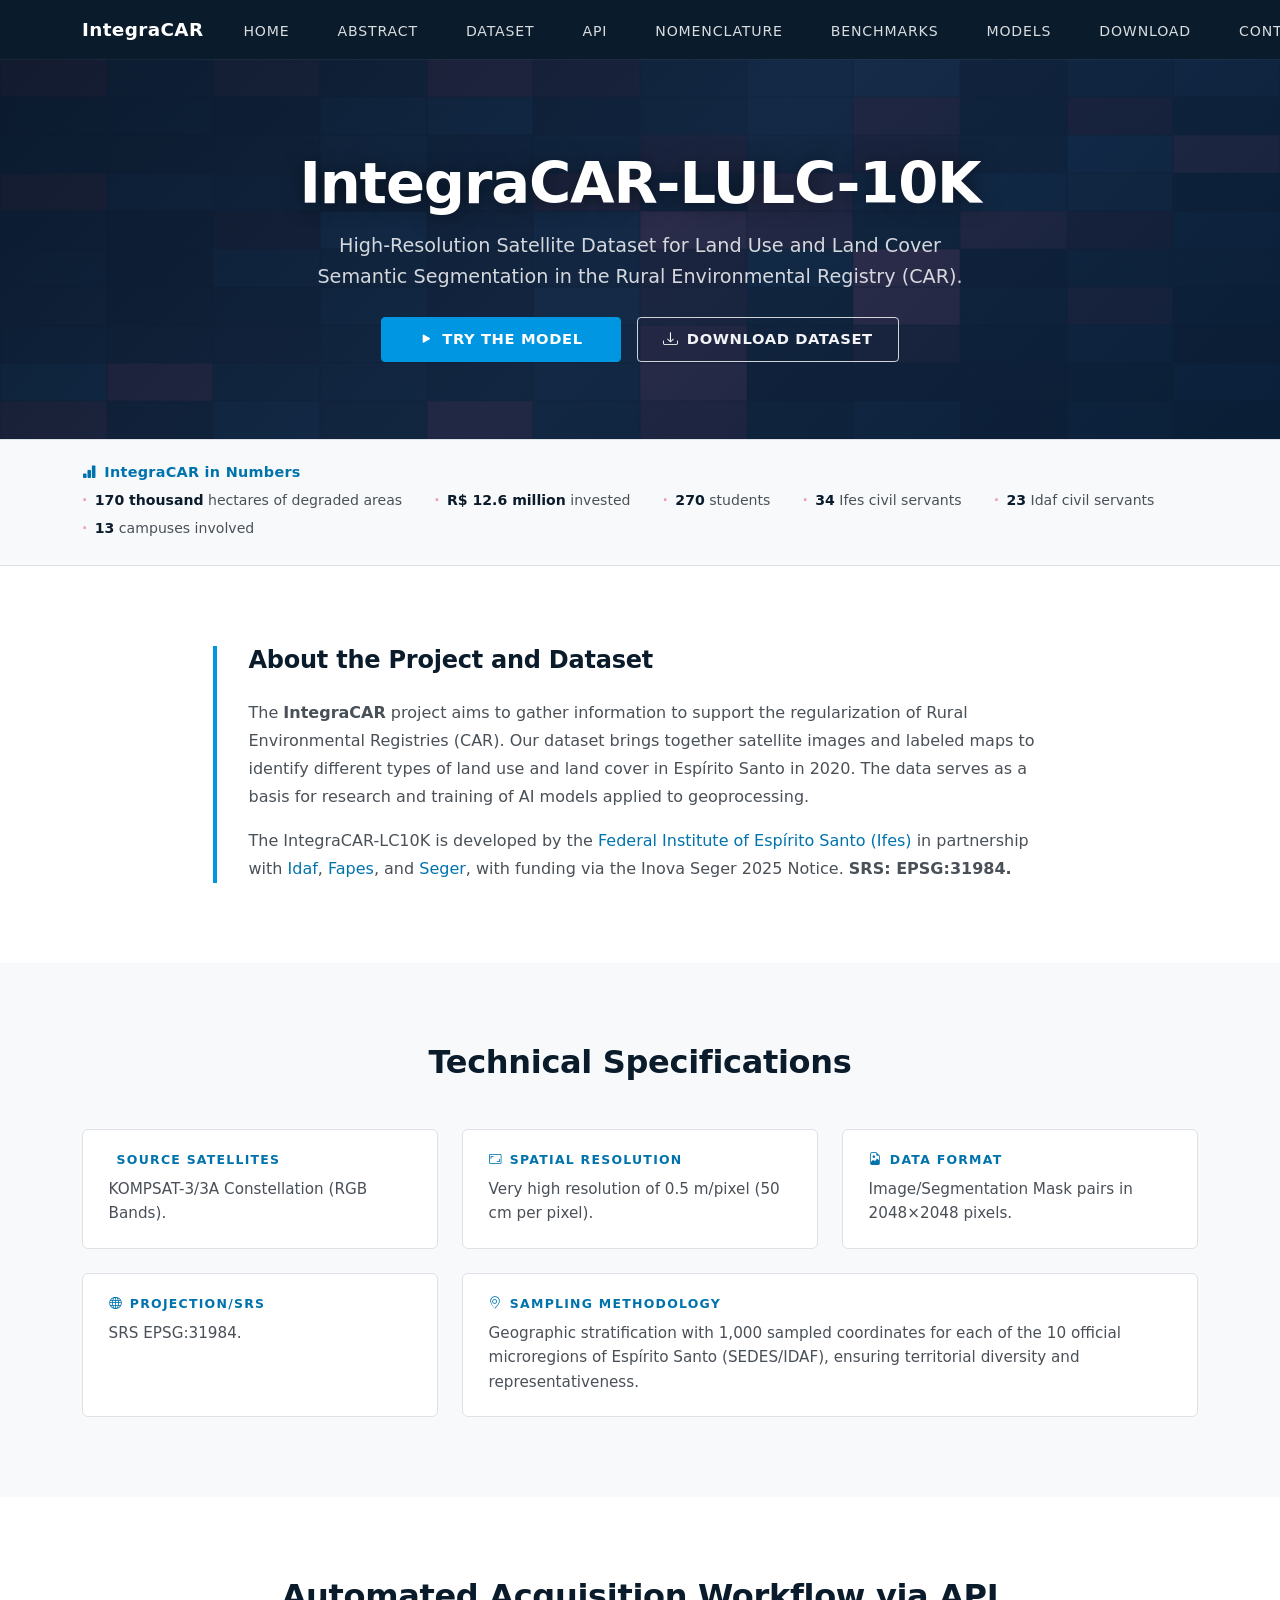
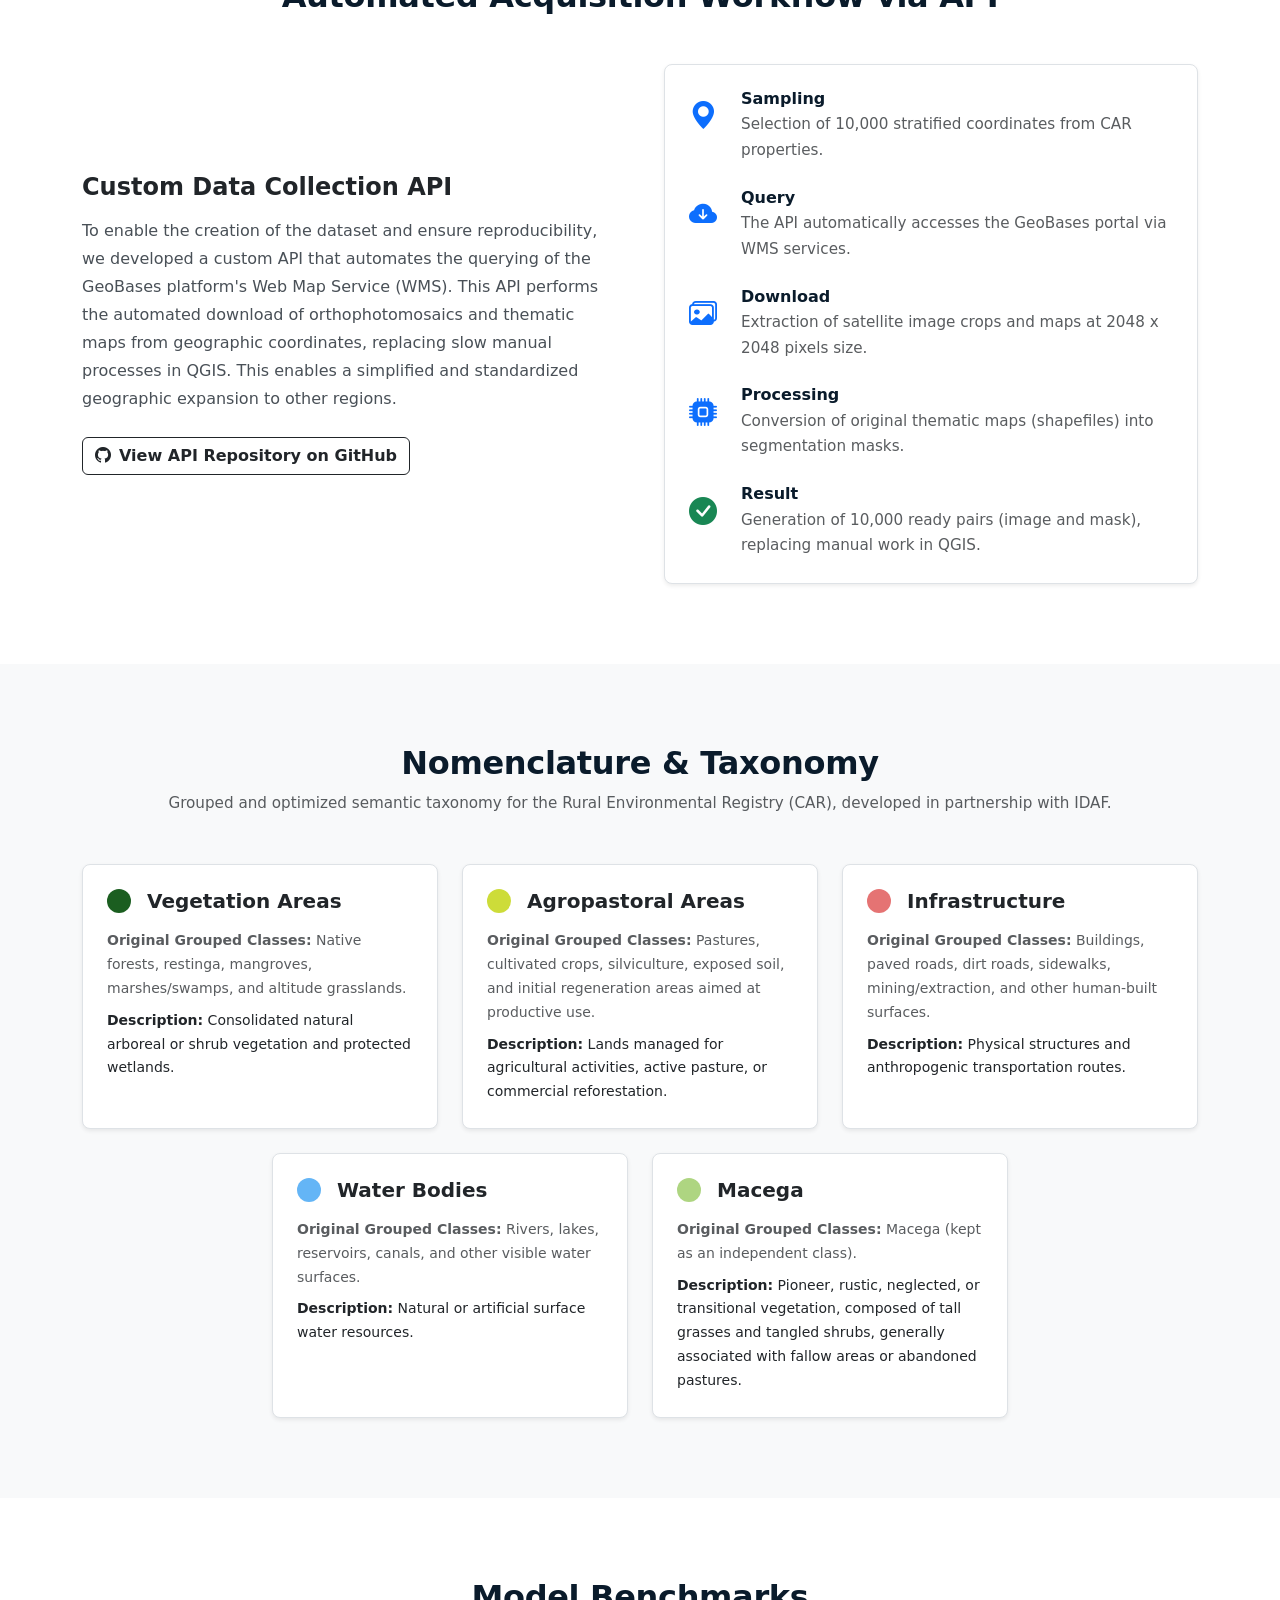
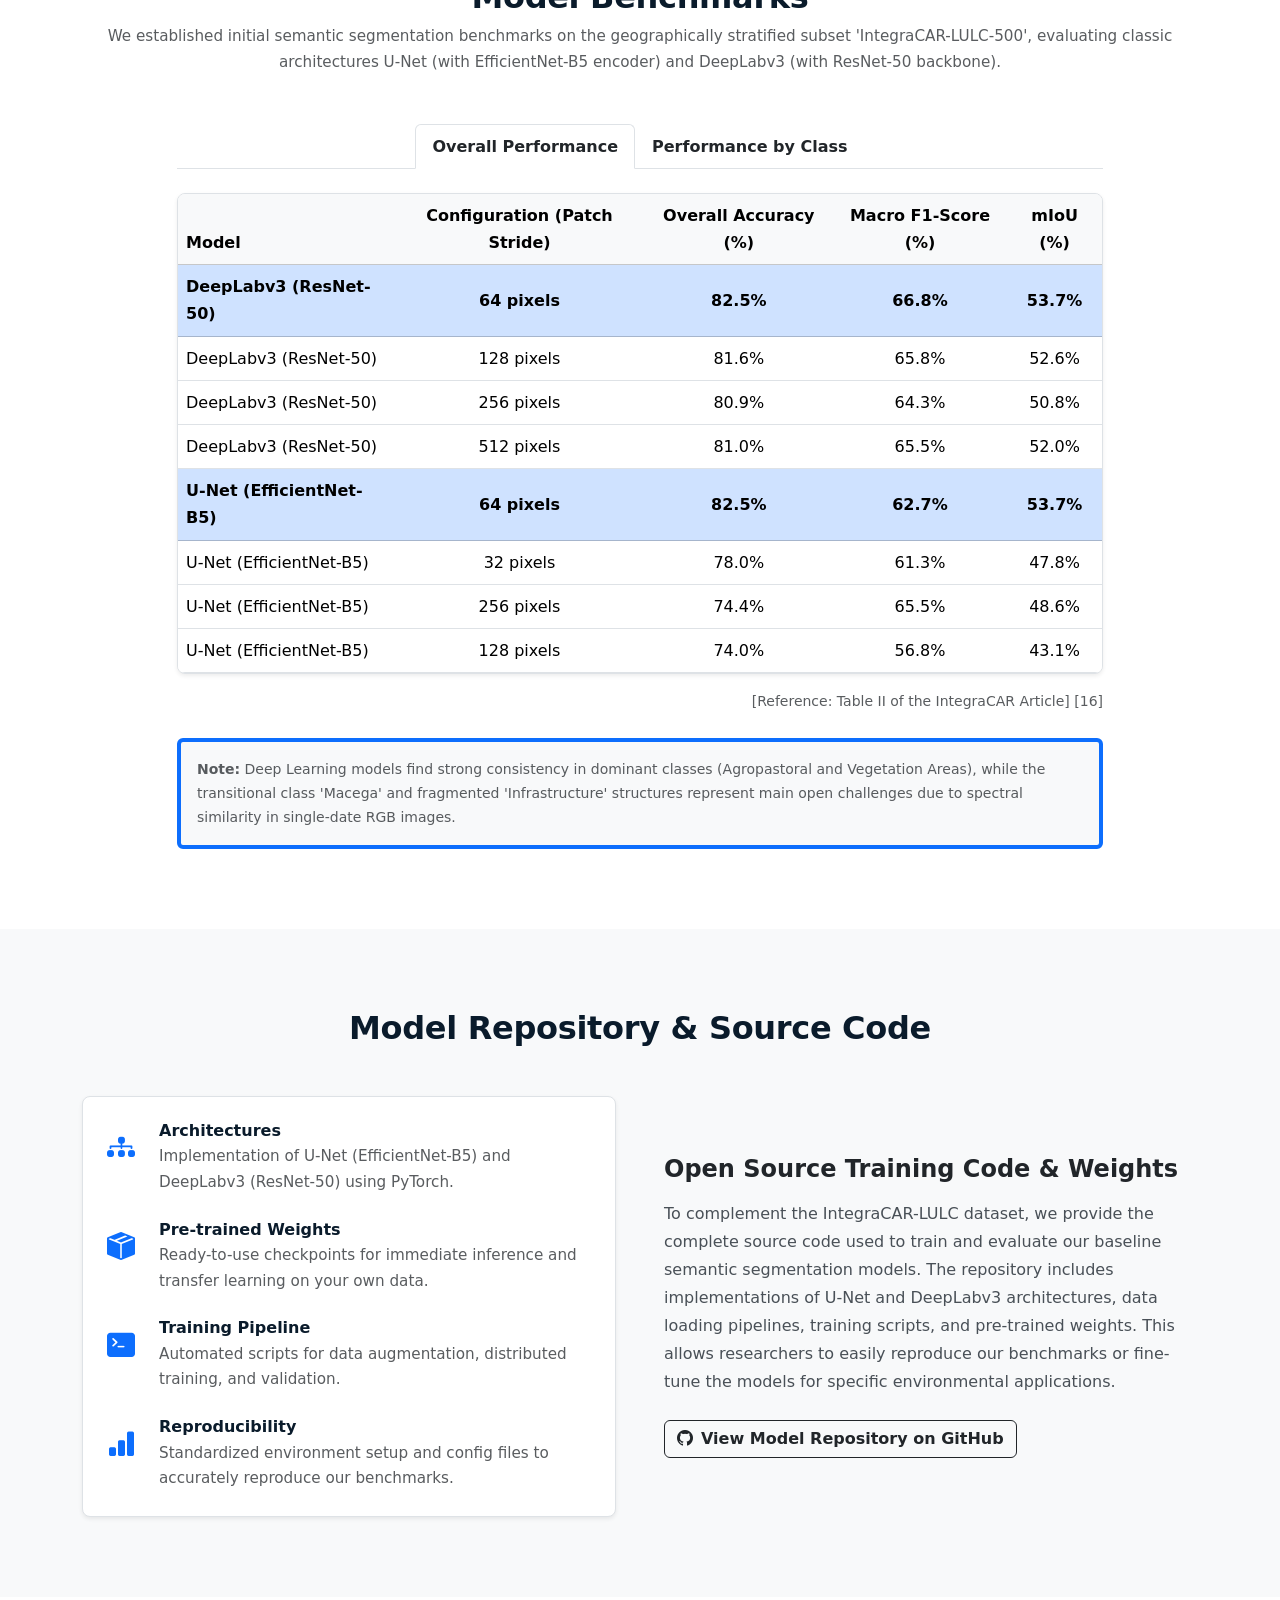
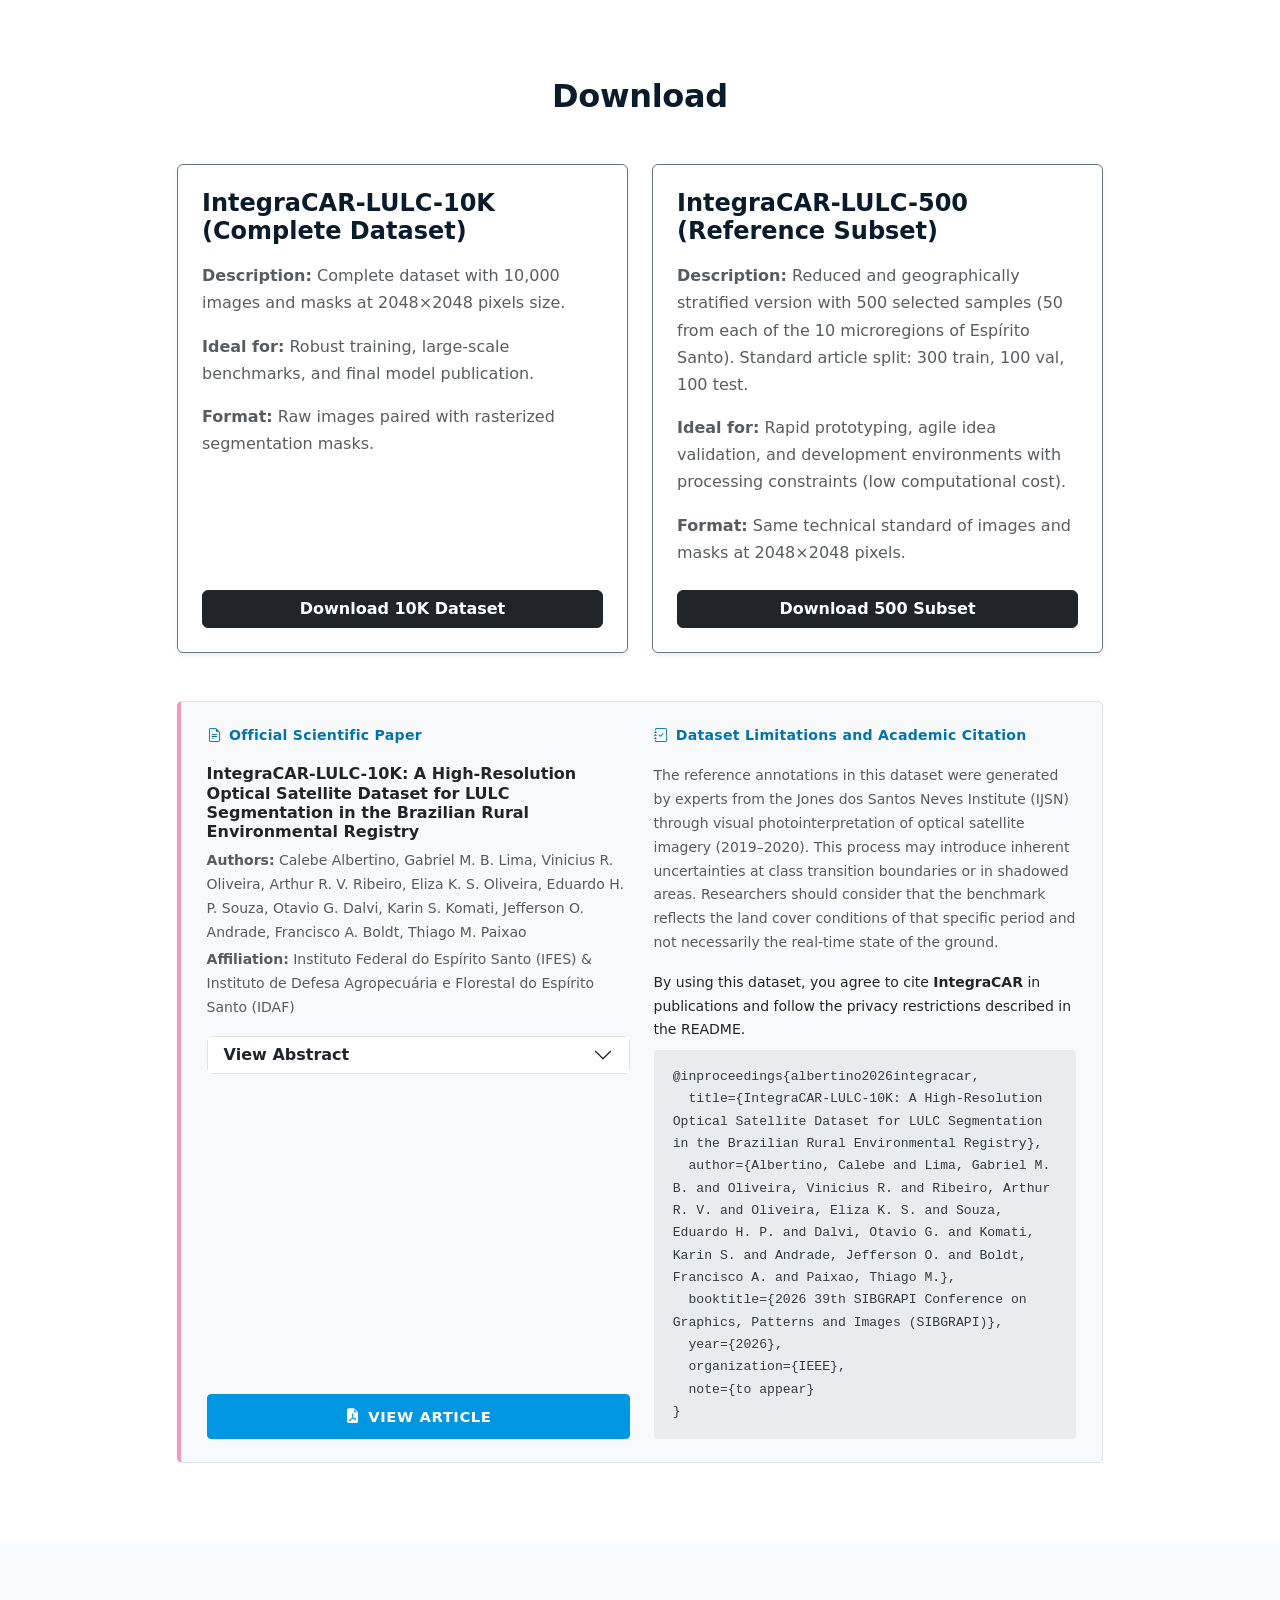
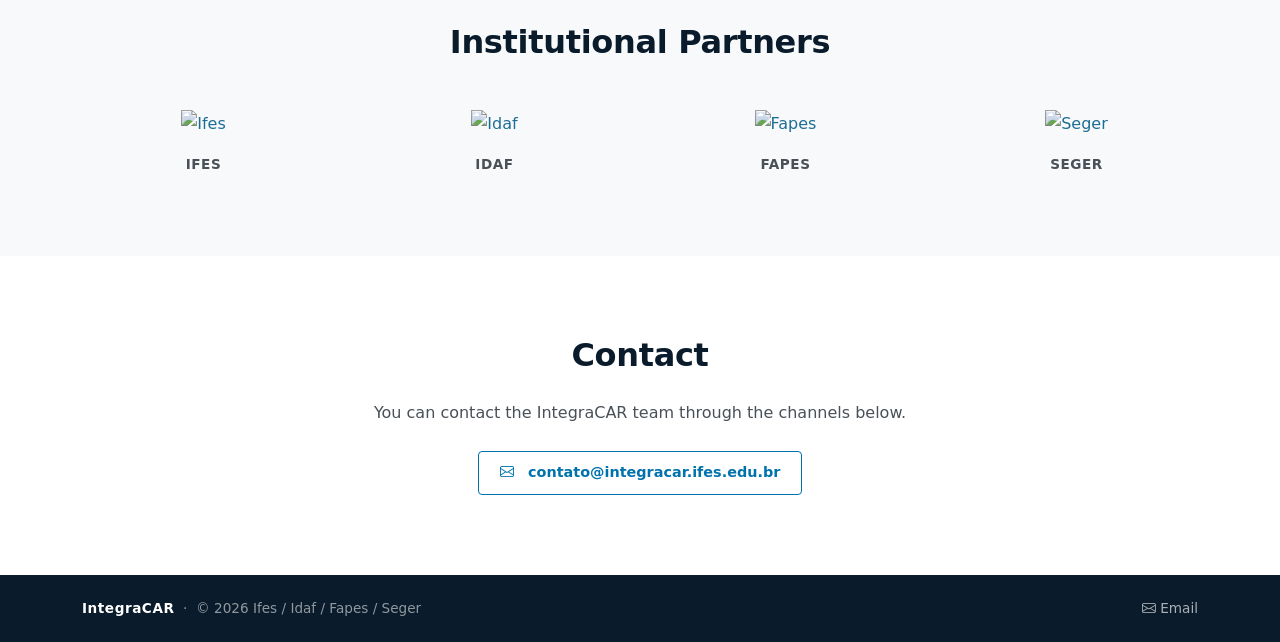
==== commit 2c8694a8: "Merge branch 'main' of https://github.com/integraCAR/IntegraCAR-LULC-10K" ====
--- a/index.html
+++ b/index.html
@@ -225,7 +225,7 @@
                                 simplified and standardized geographic expansion to other regions.
                             </p>
                             <div class="mt-4">
-                                <a href="https://github.com/integraCAR/car-imagens-downloader" class="btn btn-outline-dark fw-bold"
+                                <a href="https://github.com/integraCAR/integracar-lulc-builder" class="btn btn-outline-dark fw-bold"
                                     target="_blank" rel="noopener">
                                     <i class="bi bi-github me-2"></i><span data-i18n="api-btn">View API Repository on
                                         GitHub</span>
@@ -589,7 +589,7 @@
                                 To complement the IntegraCAR-LULC dataset, we provide the complete source code used to train and evaluate our baseline semantic segmentation models. The repository includes implementations of U-Net and DeepLabv3 architectures, data loading pipelines, training scripts, and pre-trained weights. This allows researchers to easily reproduce our benchmarks or fine-tune the models for specific environmental applications.
                             </p>
                             <div class="mt-4">
-                                <a href="https://github.com/Thrakrien/geo-projects-car" class="btn btn-outline-dark fw-bold" target="_blank" rel="noopener">
+                                <a href="https://github.com/Thrakrien/IntegraCAR-LULC-10K-code" class="btn btn-outline-dark fw-bold" target="_blank" rel="noopener">
                                     <i class="bi bi-github me-2"></i><span data-i18n="model-btn">View Model Repository on GitHub</span>
                                 </a>
                             </div>
@@ -1084,4 +1084,4 @@
 
 </body>
 
-</html>+</html>
